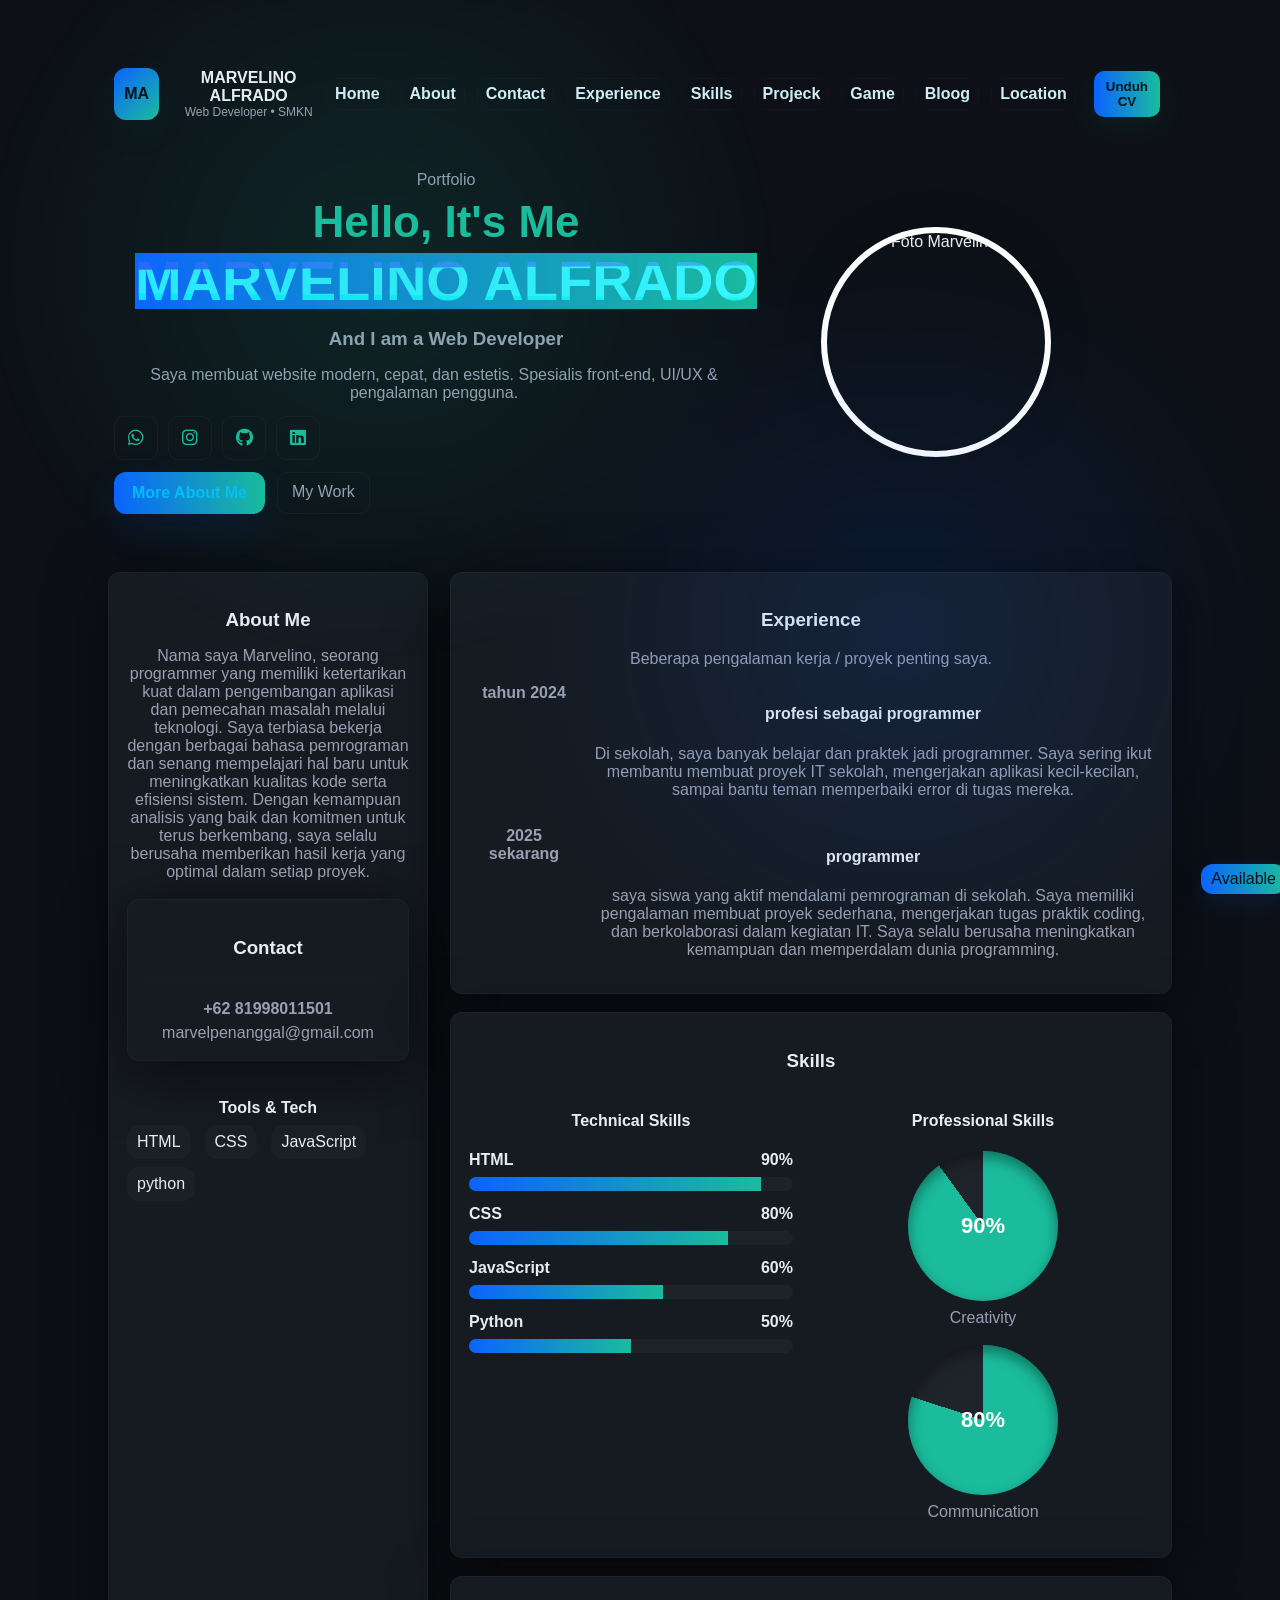
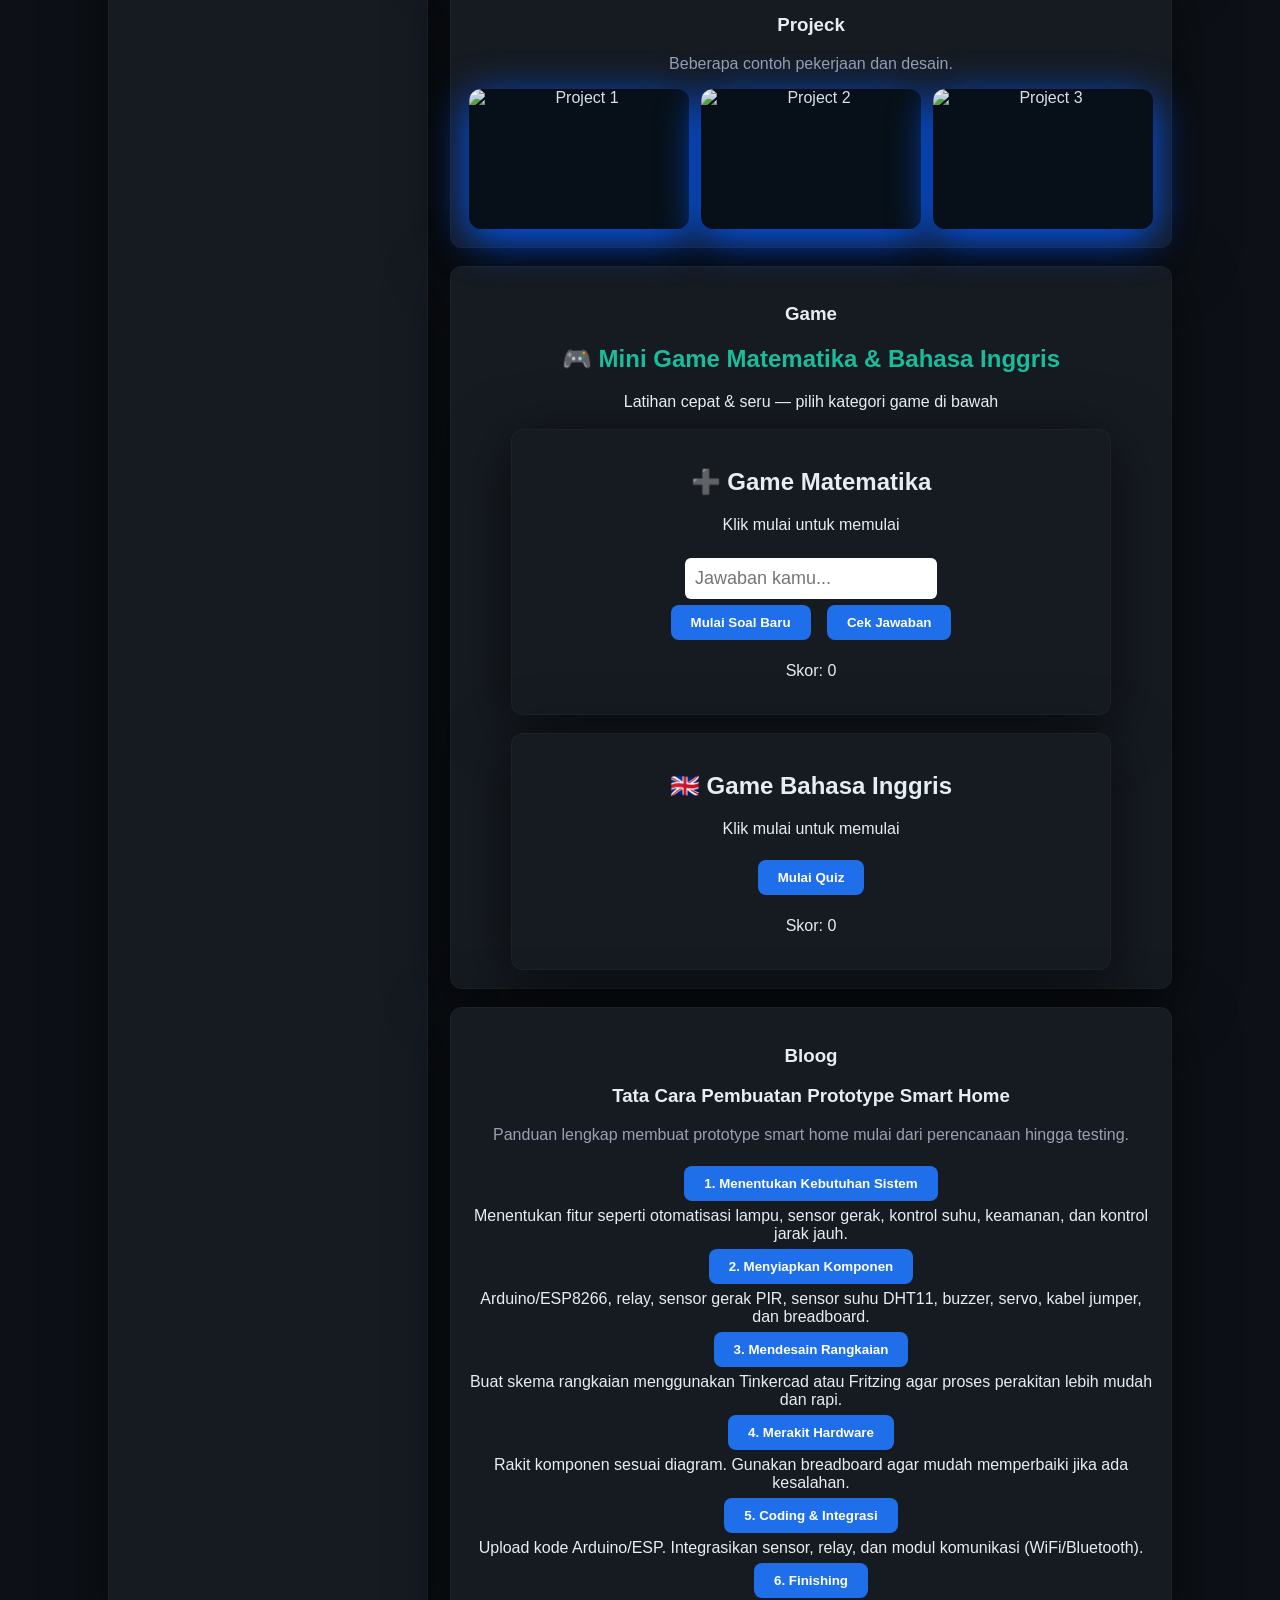
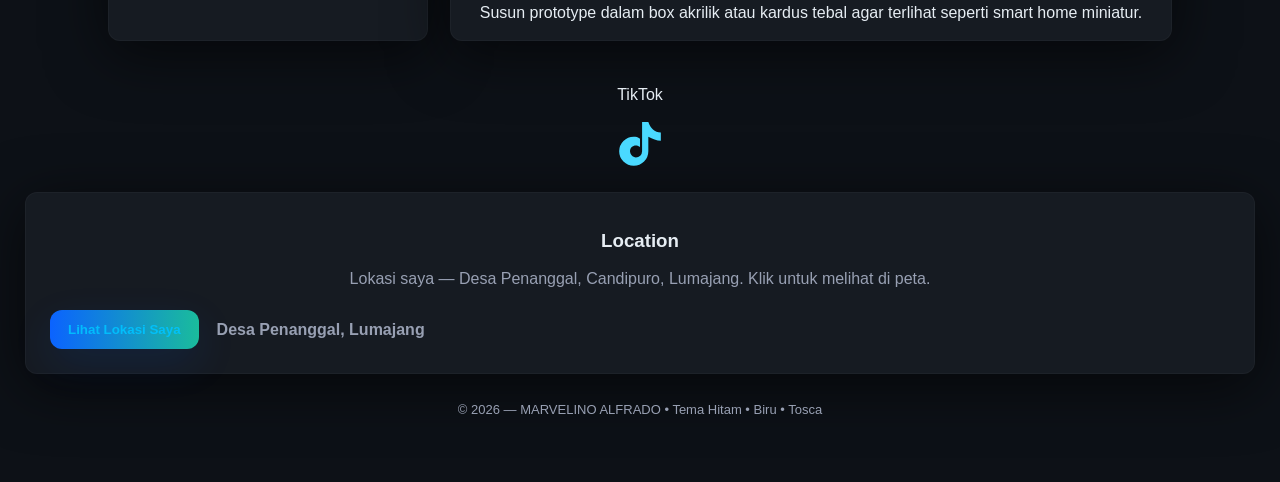
==== index.html @ fc48b0b6 "Add files via upload" ====
<!DOCTYPE html>
<html lang="id">
  <head>
    <meta charset="utf-8" />
    <meta name="viewport" content="width=device-width,initial-scale=1" />
    <title>Portfolio — MARVELINO ALFRADO</title>
    <link
      href="https://fonts.googleapis.com/css2?family=Inter:wght@300;400;600;800&display=swap"
      rel="stylesheet"
    />
    <link
      rel="stylesheet"
      href="https://cdnjs.cloudflare.com/ajax/libs/font-awesome/6.5.0/css/all.min.css"
    />
    <link rel="stylesheet" href="style.css" />
  </head>
  <body>
    <div class="wrap">
      <header>
        <div class="brand">
          <div class="logo">MA</div>
          <div class="brand-meta">
            <div class="name">MARVELINO ALFRADO</div>
            <div class="role">Web Developer • SMKN</div>
          </div>
        </div>
        <nav>
          <a href="#home">Home</a>
          <a href="#about">About</a>
          <a href="#contact">Contact</a>
          <a href="#experience">Experience</a>
          <a href="#skills">Skills</a>
          <a href="#projeck">Projeck</a>
          <a href="#game">Game</a>
          <a href="#bloog">Bloog</a>
          <a href="#location">Location</a>
          <button class="cta" onclick="downloadCV()">Unduh CV</button>
        </nav>
      </header>

      <!-- HERO -->
      <section id="home" class="hero" aria-label="home">
        <div class="hero-left">
          <div class="eyebrow">Portfolio</div>
          <h1 class="greeting">Hello, It's Me</h1>
          <!-- GLITCH NAME -->
          <h1 class="bigname">
            <span class="name-highlight" data-text="MARVELINO ALFRADO">
              <span class="glitch-text">MARVELINO ALFRADO</span>
              <span class="glitch-line" aria-hidden="true"></span>
            </span>
          </h1>
          <h3 class="subtitle">And I am a <strong>Web Developer</strong></h3>
          <p class="lead">
            Saya membuat website modern, cepat, dan estetis. Spesialis
            front-end, UI/UX & pengalaman pengguna.
          </p>
          <div class="socials">
            <a href="#"><i class="fa-brands fa-whatsapp"></i></a>
             <a href="#"><i class="fa-brands fa-instagram"></i></a>
            <a href="#"><i class="fa-brands fa-github"></i></a>
            <a href="#"><i class="fa-brands fa-linkedin"></i></a>
          </div>
          <div class="btn-row">
            <a class="btn-primary" href="#about">More About Me</a>
            <a class="btn-ghost" href="#portfolio">My Work</a>
          </div>
        </div>
        <div class="hero-right" aria-hidden="false">
          <div class="avatar-wrap">
            <div class="avatar-glow" aria-hidden="true"></div>
            <div class="avatar">
              <img src="foto/ft2.jpeg" alt="Foto Marvelino" />
            </div>
            <div class="badge">Available</div>
          </div>
        </div>
      </section>

      <!-- TWO COLUMN: sidebar + main -->
      <div class="two-col">
        <!-- SIDEBAR -->
        <aside class="card reveal" id="about" aria-labelledby="about-title">
          <h3 id="about-title" style="margin-bottom: 8px">About Me</h3>
          <p class="muted">
            Nama saya Marvelino, seorang programmer yang memiliki ketertarikan
            kuat dalam pengembangan aplikasi dan pemecahan masalah melalui
            teknologi. Saya terbiasa bekerja dengan berbagai bahasa pemrograman
            dan senang mempelajari hal baru untuk meningkatkan kualitas kode
            serta efisiensi sistem. Dengan kemampuan analisis yang baik dan
            komitmen untuk terus berkembang, saya selalu berusaha memberikan
            hasil kerja yang optimal dalam setiap proyek.
          </p>
         <section class="card reveal" id="contact">
            <h3>Contact</h3>
          <hr style="opacity: 0.06; margin: 16px 0" />
          <h4 style="margin-bottom: 8"></h4>
          <div style="color: var(--muted); font-weight: 700">
            +62 81998011501
          </div>
          <div style="color: var(--muted); margin-top: 6px">
            marvelpenanggal@gmail.com
          </div>
          </section>

          <hr style="opacity: 0.06; margin: 16px 0" />
          <h4 style="margin-bottom: 8px">Tools & Tech</h4>
          <div style="display: flex; flex-wrap: wrap; gap: 8px">
            <span class="tag">HTML</span>
            <span class="tag">CSS</span>
            <span class="tag">JavaScript</span>
            <span class="tag">python</span>
          </div>
        </aside>

        <!-- MAIN -->
        <main>
          <!-- EXPERIENCE -->
          <section class="card reveal" id="experience">
            <h3>Experience</h3>
            <p class="muted">
              Beberapa pengalaman kerja / proyek penting saya.
            </p>
            <div class="timeline">
              <div class="timeline-item">
                <div class="timeline-date">tahun 2024</div>
                <div class="timeline-body">
                  <h4>profesi sebagai programmer</h4>
                  <p class="muted">
                    Di sekolah, saya banyak belajar dan praktek jadi programmer.
                    Saya sering ikut membantu membuat proyek IT sekolah,
                    mengerjakan aplikasi kecil-kecilan, sampai bantu teman
                    memperbaiki error di tugas mereka.
                  </p>
                </div>
              </div>
              <div class="timeline-item">
                <div class="timeline-date">2025 sekarang</div>
                <div class="timeline-body">
                  <h4>programmer</h4>
                  <p class="muted">
                    saya siswa yang aktif mendalami pemrograman di sekolah. Saya
                    memiliki pengalaman membuat proyek sederhana, mengerjakan
                    tugas praktik coding, dan berkolaborasi dalam kegiatan IT.
                    Saya selalu berusaha meningkatkan kemampuan dan memperdalam
                    dunia programming.
                  </p>
                </div>
              </div>
            </div>
          </section>

          <!-- SKILLS -->
          <section class="card reveal" id="skills">
            <h3>Skills</h3>
            <div class="skills-grid">
              <div class="left">
                <h4>Technical Skills</h4>
                <div class="skill-row">
                  <div class="skill-label">
                    HTML <span class="percent">90%</span>
                  </div>
                  <div class="prog"><span data-width="90%"></span></div>
                </div>
                <div class="skill-row">
                  <div class="skill-label">
                    CSS <span class="percent">80%</span>
                  </div>
                  <div class="prog"><span data-width="80%"></span></div>
                </div>
                <div class="skill-row">
                  <div class="skill-label">
                    JavaScript <span class="percent">60%</span>
                  </div>
                  <div class="prog"><span data-width="60%"></span></div>
                </div>
                <div class="skill-row">
                  <div class="skill-label">
                    Python <span class="percent">50%</span>
                  </div>
                  <div class="prog"><span data-width="50%"></span></div>
                </div>
              </div>
              <div class="right">
                <h4>Professional Skills</h4>
                <div class="circle-wrap">
                  <div class="circle" data-percent="90">
                    <div class="num">0%</div>
                  </div>
                  <div class="label">Creativity</div>
                </div>
                <div class="circle-wrap">
                  <div class="circle" data-percent="80">
                    <div class="num">0%</div>
                  </div>
                  <div class="label">Communication</div>
                </div>
              </div>
            </div>
          </section>
          <!-- PORTFOLIO -->
          <section class="card reveal" id="projeck">
            <h3>Projeck</h3>
            <p class="muted">Beberapa contoh pekerjaan dan desain.</p>
            <div class="gallery">
              <div class="gal-item" tabindex="0" data-src="">
                <img src="foto/ft1.jpeg" alt="Project 1" />
              </div>
              <div
                class="gal-item"
                tabindex="0"
                data-src="/mnt/data/ssanpotofolio.png"
              >
                <img src="foto/ft4.jpeg" alt="Project 2" />
              </div>
              <div class="gal-item" tabindex="0" data-src="">
                <img src="foto/ft3.jpeg" alt="Project 3" />
              </div>
            </div>
          </section>
          <!DOCTYPE html>
          <html lang="id">
            <head>
              <meta charset="UTF-8" />
              <meta
                name="viewport"
                content="width=device-width, initial-scale=1.0"
              />
              <title>Game Matematika & Bahasa Inggris</title>
              <style>
                body {
                  font-family: Arial, sans-serif;
                  background: #0d1117;
                  color: #e6edf3;
                  text-align: center;
                  padding: 25px;
                }
                h1 {
                  color: #1abc9c;
                }
                .container {
                  max-width: 600px;
                  margin: auto;
                }
                button {
                  padding: 10px 20px;
                  margin: 6px;
                  cursor: pointer;
                  background: #1f6feb;
                  border: none;
                  color: #fff;
                  border-radius: 8px;
                  font-weight: bold;
                }
                input {
                  padding: 10px;
                  font-size: 18px;
                  border-radius: 6px;
                  border: none;
                  margin-top: 8px;
                }
                .card {
                  background: #161b22;
                  padding: 18px;
                  border-radius: 12px;
                  margin-top: 18px;
                }
                .choice {
                  display: block;
                  width: 100%;
                  margin-top: 8px;
                  padding: 12px;
                  background: #30363d;
                  border-radius: 6px;
                  cursor: pointer;
                }
                .correct {
                  background: #1f883d !important;
                }
                .wrong {
                  background: #da3633 !important;
                }
              </style>
            </head>
            <section class="card reveal" id="game">
            <h3>Game</h3>
            <body>
              <h1>🎮 Mini Game Matematika & Bahasa Inggris</h1>
              <p>Latihan cepat & seru — pilih kategori game di bawah</p>

              <div class="container">
                <!-- GAME MATEMATIKA -->
                <div class="card">
                  <h2>➕ Game Matematika</h2>
                  <p id="mathQuestion">Klik mulai untuk memulai</p>
                  <input
                    type="number"
                    id="mathAnswer"
                    placeholder="Jawaban kamu..."
                  />
                  <br />
                  <button onclick="startMath()">Mulai Soal Baru</button>
                  <button onclick="checkMath()">Cek Jawaban</button>
                  <p id="mathResult"></p>
                  <p>Skor: <span id="mathScore">0</span></p>
                </div>

                <!-- GAME ENGLISH -->
                <div class="card">
                  <h2>🇬🇧 Game Bahasa Inggris</h2>
                  <p id="engQuestion">Klik mulai untuk memulai</p>
                  <div id="engChoices"></div>
                  <button onclick="startEng()">Mulai Quiz</button>
                  <p id="engResult"></p>
                  <p>Skor: <span id="engScore">0</span></p>
                </div>
              </div>
 
              <script>
                // ================= GAME MATEMATIKA =================
                let mathScore = 0;
                let correctAnswer = 0;

                function startMath() {
                  let a = Math.floor(Math.random() * 20) + 1;
                  let b = Math.floor(Math.random() * 20) + 1;
                  let ops = ["+", "-", "*"];
                  let op = ops[Math.floor(Math.random() * ops.length)];

                  correctAnswer = eval(a + op + b);
                  document.getElementById(
                    "mathQuestion"
                  ).innerText = `${a} ${op} ${b} = ?`;
                  document.getElementById("mathAnswer").value = "";
                  document.getElementById("mathResult").innerText = "";
                }

                function checkMath() {
                  let val = Number(document.getElementById("mathAnswer").value);
                  if (val === correctAnswer) {
                    mathScore += 10;
                    document.getElementById("mathResult").innerText =
                      "Benar! 🎉";
                  } else {
                    mathScore -= 5;
                    document.getElementById(
                      "mathResult"
                    ).innerText = `Salah ❌ (jawaban: ${correctAnswer})`;
                  }
                  document.getElementById("mathScore").innerText = mathScore;
                  startMath();
                }

                // ================= GAME ENGLISH =================
                let engScore = 0;
                let currentIndex = 0;

                const questions = [
                  {
                    q: "What is the meaning of 'Happy'?",
                    c: ["Sedih", "Bahagia", "Takut", "Besar"],
                    a: 1,
                  },
                  {
                    q: "Synonym of 'Big'?",
                    c: ["Huge", "Tiny", "Slow", "Weak"],
                    a: 0,
                  },
                  {
                    q: "Opposite of 'Cold'?",
                    c: ["Warm", "Ice", "Dark", "Soft"],
                    a: 0,
                  },
                  {
                    q: "Meaning of 'Quick'?",
                    c: ["Lambat", "Berani", "Cepat", "Panas"],
                    a: 2,
                  },
                ];

                function startEng() {
                  currentIndex = Math.floor(Math.random() * questions.length);
                  let q = questions[currentIndex];

                  document.getElementById("engQuestion").innerText = q.q;
                  document.getElementById("engChoices").innerHTML = "";
                  document.getElementById("engResult").innerText = "";

                  q.c.forEach((text, i) => {
                    let btn = document.createElement("button");
                    btn.className = "choice";
                    btn.innerText = text;
                    btn.onclick = () => checkEng(i);
                    document.getElementById("engChoices").appendChild(btn);
                  });
                }

                function checkEng(choice) {
                  let q = questions[currentIndex];
                  let buttons = document.querySelectorAll(".choice");

                  if (choice === q.a) {
                    engScore++;
                    document.getElementById("engResult").innerText =
                      "Benar! 🎉";
                    buttons[choice].classList.add("correct");
                  } else {
                    document.getElementById(
                      "engResult"
                    ).innerText = `Salah ❌ (Benar: ${q.c[q.a]})`;
                    buttons[choice].classList.add("wrong");
                  }

                  document.getElementById("engScore").innerText = engScore;

                  setTimeout(() => startEng(), 800);
                } 
              </script>
            </body>
          </html>
          </section>

          
          <section class="card reveal" id="bloog">
            <h3>Bloog</h3>
            <section id="blog" class="content">
               <div class="blog-container reveal"
 
    <div class="bloog-card"></div>
      <h3 class="bloog-title">Tata Cara Pembuatan Prototype Smart Home</h3>
      <p class="muted">Panduan lengkap membuat prototype smart home mulai dari perencanaan hingga testing.</p>
  <div class="accordion">

        <!-- Step 1 -->
        <div class="accordion-item">
          <button class="accordion-header">1. Menentukan Kebutuhan Sistem</button>
          <div class="accordion-body">
            Menentukan fitur seperti otomatisasi lampu, sensor gerak, kontrol suhu, keamanan, dan kontrol jarak jauh.
          </div>
        </div> 
        <!-- Step 2 -->
        <div class="accordion-item">
          <button class="accordion-header">2. Menyiapkan Komponen</button>
          <div class="accordion-body">
            Arduino/ESP8266, relay, sensor gerak PIR, sensor suhu DHT11, buzzer, servo, kabel jumper, dan breadboard.
          </div>
        </div>

        <!-- Step 3 -->
        <div class="accordion-item">
          <button class="accordion-header">3. Mendesain Rangkaian</button>
          <div class="accordion-body">
            Buat skema rangkaian menggunakan Tinkercad atau Fritzing agar proses perakitan lebih mudah dan rapi.
          </div>
        </div>

        <!-- Step 4 -->
        <div class="accordion-item">
          <button class="accordion-header">4. Merakit Hardware</button>
          <div class="accordion-body">
            Rakit komponen sesuai diagram. Gunakan breadboard agar mudah memperbaiki jika ada kesalahan.
          </div>
        </div>

        <!-- Step 5 -->
        <div class="accordion-item">
          <button class="accordion-header">5. Coding & Integrasi</button>
          <div class="accordion-body">
            Upload kode Arduino/ESP. Integrasikan sensor, relay, dan modul komunikasi (WiFi/Bluetooth).
          </div>
        </div>

        <!-- Step 6 -->
        <div class="accordion-item">
          <button class="accordion-header">6. Finishing</button>
          <div class="accordion-body">
            Susun prototype dalam box akrilik atau kardus tebal agar terlihat seperti smart home miniatur.
          </div>
        </div>

      </div>
    </div>

  </div>
</section>
<div class="social-wrapper" style="margin-top:45px; justify-content:flex-start;">
              <p>TikTok</p>
            </a> 
             <a href="https://www.tiktok.com/@marvelinooal?is_from_webapp=1&sender_device=pc"_blank class="soc-item">
              <svg width="120" height="50" fill="#4ad9ff" viewBox="0 0 24 24">
                <path d="M16 1c1 3 3 5 6 5v4c-2 0-4-1-6-2v7a7 7 0 1 1-7-7c1 0 2 0 3 1v4c-1-1-3-1-4 0a3 3 0 0 0 2 5 3 3 0 0 0 3-3V1h3Z" />
              </svg>
            </a>

          <!-- ===== LOCATION (DITAMBAHKAN) ===== -->
          <section id="location" class="card reveal">
            <h3>Location</h3>
            <p class="muted">
              Lokasi saya — Desa Penanggal, Candipuro, Lumajang. Klik untuk
              melihat di peta.
            </p>

            <div
              style="
                display: flex;
                gap: 12px;
                align-items: center;
                margin-top: 12px;
              "
            >
              <button
                class="btn-primary"
                onclick="openMap()"
                aria-haspopup="dialog"
                aria-controls="mapPopup"
              >
                Lihat Lokasi Saya
              </button>

              <div style="color: var(--muted); font-weight: 700">
                Desa Penanggal, Lumajang
              </div>
            </div>
          </section>
        </main>
      </div>
      <!-- two-col -->

      <footer class="foot">
        © <span id="year"></span> — MARVELINO ALFRADO • Tema Hitam • Biru •
        Tosca
      </footer>
    </div>

    <!-- MAP POPUP -->
    <div
      id="mapPopup"
      class="map-popup"
      aria-hidden="true"
      role="dialog"
      aria-label="Peta lokasi"
      style="display: none"
    >
      <div class="map-content" role="document">
        <button id="mapClose" class="close-map" aria-label="Tutup peta">
          &times;
        </button>
        <h4 class="map-title">📍 Desa Penanggal, Candipuro — Lumajang</h4>

        <div class="map-wrap" style="height: 420px">
          <!-- EMBED GOOGLE MAPS -->
          <iframe
            id="mapFrame"
            title="Map: Desa Penanggal, Candipuro, Lumajang"
            src="https://www.google.com/maps/embed?pb=!1m18!1m12!1m3!1d15798.381775709438!2d113.03622707862603!3d-8.142601221135756!2m3!1f0!2f0!3f0!3m2!1i1024!2i768!4f13.1!3m3!1m2!1s0x2dd64100b70c3961%3A0x8ae35c2c8fde2100!2sDe%27%20Kalipoh%20Penanggal!5e0!3m2!1sid!2sid!4v1764570145666!5m2!1sid!2sid"
            loading="lazy"
            referrerpolicy="no-referrer-when-downgrade"
            allowfullscreen
            style="border: 0; width: 100%; height: 100%"
          >
          </iframe>
        </div>

        <div
          style="
            display: flex;
            gap: 10px;
            justify-content: flex-end;
            margin-top: 12px;
          "
        >
          <a
            class="btn-ghost"
            target="_blank"
            rel="noopener"
            href="https://www.google.com/maps/search/?api=1&query=-8.142601221135756,113.03622707862603"
          >
            Buka di Google Maps
          </a>
          <button class="btn-ghost" onclick="closeMap()">Tutup</button>
        </div>
      </div>
    </div>

    <!-- lightbox -->
    <div
      id="lightbox"
      class="lightbox"
      aria-hidden="true"
      style="display: none"
    >
      <button id="lbClose" class="lb-close" aria-label="Tutup">&times;</button>
      <img id="lbImg" src="" alt="Preview" />
    </div>

    <a href="#home" class="top-btn" id="topBtn" title="Kembali ke atas"
      ><i class="fa fa-arrow-up"></i
    ></a>
    <!-- tambahkan ini sebelum <script src="script.js"></script> -->
    <script src="math-game.js"></script>
    <script src="eng-game.js"></script>
    <script src="script.js"></script>

    <script src="script.js"></script>
  </body>
</html>
---- style.css ----
:root {
  --bg: #031018;
  --card: #0b1720;
  --blue: #0b63ff;
  --tosca: #1abc9c;
  --muted: #98a0b3;
  --glass: rgba(255, 255, 255, 0.03);
  --container: 1100px;
} /* base */
* {
  box-sizing: border-box;
}
html,
html {
  scroll-behavior: smooth; /* fallback native, tapi JS di atas tetap dipakai untuk offset */
}

body {
  height: 100%;
  margin: 0;
  font-family: "Inter", system-ui, "Segoe UI", Roboto, Arial, sans-serif;
  background: linear-gradient(180deg, var(--bg), #02131a 70%);
  color: #e9f6f9;
}
a {
  color: inherit;
  text-decoration: none;
}
.wrap {
  max-width: var(--container);
  margin: 28px auto;
  padding: 0 18px;
} /* header */
header {
  display: flex;
  justify-content: space-between;
  align-items: center;
  padding: 12px 6px;
  position: sticky;
  top: 12px;
  z-index: 30;
}
.brand {
  display: flex;
  gap: 12px;
  align-items: center;
}
.logo {
  width: 52px;
  height: 52px;
  border-radius: 12px;
  background: linear-gradient(135deg, var(--blue), var(--tosca));
  display: grid;
  place-items: center;
  font-weight: 800;
  color: #021217;
  box-shadow: 0 10px 40px rgba(26, 188, 156, 0.06);
}
.brand-meta .name {
  font-weight: 800;
}
.role {
  font-size: 12px;
  color: var(--muted);
}
nav {
  display: flex;
  gap: 12px;
  align-items: center;
}
nav a {
  padding: 6px 8px;
  border-radius: 10px;
  font-weight: 600;
  color: #cfeef3;
  border: 1px solid rgba(255, 255, 255, 0.02);
}
nav a:hover {
  color: var(--tosca);
  transform: translateY(-2px);
}
.cta {
  background: linear-gradient(90deg, var(--blue), var(--tosca));
  color: #021217;
  padding: 8px 12px;
  border-radius: 10px;
  border: none;
  font-weight: 700;
  cursor: pointer;
  box-shadow: 0 10px 30px rgba(26, 188, 156, 0.08);
} /* hero */
.hero {
  display: grid;
  grid-template-columns: 1fr 360px;
  gap: 28px;
  align-items: center;
  padding: 36px 6px 20px;
}
.eyebrow {
  color: var(--muted);
  margin-bottom: 8px;
}
.greeting {
  font-size: 44px;
  margin: 0;
}
.bigname {
  margin: 6px 0 8px;
  font-size: 56px;
  line-height: 1;
  position: relative;
}
.name-highlight {
  position: relative;
  display: inline-block;
  font-weight: 900;
  -webkit-background-clip: text;
  background-clip: text;
  color: transparent;
  background: linear-gradient(90deg, var(--blue), var(--tosca));
  isolation: isolate;
}
.subtitle {
  color: var(--muted);
  margin-bottom: 12px;
}
.lead {
  color: var(--muted);
  max-width: 640px;
  margin-bottom: 14px;
} /* socials, buttons */
.socials {
  display: flex;
  gap: 10px;
  margin: 12px 0;
}
.socials a {
  width: 44px;
  height: 44px;
  border-radius: 10px;
  display: grid;
  place-items: center;
  border: 1px solid rgba(255, 255, 255, 0.04);
  color: var(--tosca);
}
.socials a i {
  font-size: 18px;
}
.btn-row {
  display: flex;
  gap: 12px;
  margin-top: 8px;
}
.btn-primary {
  background: linear-gradient(90deg, var(--blue), var(--tosca));
  padding: 12px 18px;
  border-radius: 12px;
  color: #00c3ffe8;
  font-weight: 700;
  box-shadow: 0 14px 40px rgba(11, 99, 255, 0.12);
}
.btn-ghost {
  padding: 10px 14px;
  border-radius: 10px;
  border: 1px solid rgba(255, 255, 255, 0.04);
  color: var(--muted);
} /* avatar */
.avatar-wrap {
  width: 260px;
  height: 260px;
  display: flex;
  justify-content: center;
  align-items: center;
}

.avatar {
  width: 230px;
  height: 230px;
  border-radius: 50%;
  overflow: hidden;
  border: 6px solid #ffffff; /* BORDER PUTIH TEBAL */
  box-shadow: 0 0 40px rgba(0, 0, 0, 0.2); /* soft shadow */
}

.avatar img {
  width: 100%;
  height: 100%;
  object-fit: cover;
  object-position: center;
  display: block;
}

.avatar-glow {
  position: absolute;
  inset: -12px;
  border-radius: 16px;
  background: radial-gradient(
      circle at 30% 30%,
      rgba(26, 188, 156, 0.12),
      transparent 35%
    ),
    radial-gradient(circle at 70% 70%, rgba(11, 99, 255, 0.12), transparent 35%);
  filter: blur(18px);
  z-index: 0;
}
.badge {
  position: absolute;
  right: -6px;
  bottom: 6px;
  background: linear-gradient(90deg, var(--blue), var(--tosca));
  color: #021217;
  padding: 6px 10px;
  border-radius: 12px;
  box-shadow: 0 8px 26px rgba(11, 99, 255, 0.12);
} /* layout */
.two-col {
  display: grid;
  grid-template-columns: 320px 1fr;
  gap: 22px;
  margin-top: 20px;
}
.card {
  background: var(--card);
  padding: 22px;
  border-radius: 18px;
  border: 1px solid rgba(255, 255, 255, 0.03);
  box-shadow: 0 12px 60px rgba(0, 0, 0, 0.6);
}
.muted {
  color: var(--muted);
}
hr {
  border: none;
  border-top: 1px solid rgba(255, 255, 255, 0.04);
  margin: 14px 0;
} /* tags */
.tag {
  padding: 8px 10px;
  border-radius: 12px;
  background: rgba(255, 255, 255, 0.02);
  display: inline-block;
  margin-right: 6px;
} /* timeline */
.timeline {
  display: flex;
  flex-direction: column;
  gap: 12px;
  margin-top: 12px;
}
.timeline-item {
  display: flex;
  gap: 14px;
  align-items: flex-start;
}
.timeline-date {
  min-width: 110px;
  color: var(--muted);
  font-weight: 700;
} /* skills */
.skills-grid {
  display: grid;
  grid-template-columns: 1fr 340px;
  gap: 20px;
  margin-top: 12px;
}
.skill-row {
  margin-bottom: 14px;
}
.skill-label {
  display: flex;
  justify-content: space-between;
  align-items: center;
  margin-bottom: 8px;
  font-weight: 700;
}
.prog {
  height: 14px;
  background: rgba(255, 255, 255, 0.03);
  border-radius: 999px;
  overflow: hidden;
}
.prog > span {
  display: block;
  height: 100%;
  background: linear-gradient(90deg, var(--blue), var(--tosca));
  width: 0%;
  transition: width 900ms cubic-bezier(0.2, 0.9, 0.2, 1);
} /* circles */
.right .circle-wrap {
  display: flex;
  flex-direction: column;
  align-items: center;
  margin-bottom: 18px;
}
.circle {
  width: 150px;
  height: 150px;
  border-radius: 999px;
  background: conic-gradient(
    var(--tosca) 0deg 0deg,
    rgba(255, 255, 255, 0.04) 0deg 360deg
  );
  display: grid;
  place-items: center;
  box-shadow: inset 0 6px 14px rgba(0, 0, 0, 0.4);
}
.circle .num {
  font-weight: 800;
  color: #fff;
  font-size: 22px;
}
.label {
  margin-top: 8px;
  color: var(--muted);
} /* gallery */
.gallery {
  display: flex;
  gap: 12px;
  flex-wrap: wrap;
  justify-content: center;
  margin-top: 12px;
}
.gal-item {
  position: relative;
  width: calc(33.333% - 8px);
  min-width: 140px;
  border-radius: 12px;
  overflow: hidden;
  box-shadow: 0 10px 40px rgb(0, 89, 255);
  background: #071018;
  cursor: pointer;
  transform-origin: center;
  transition: transform 220ms ease, box-shadow 220ms ease;
}
.gal-item:focus {
  outline: none;
  transform: scale(1.03);
}
.gal-item img {
  width: 100%;
  height: 140px;
  object-fit: cover;
  display: block;
  opacity: 0.95;
} /* contact */
.contact-grid {
  display: grid;
  grid-template-columns: 1fr 1fr;
  gap: 14px;
  margin-top: 16px;
  align-items: start;
  position: relative;
}
.contact-grid label {
  display: block;
  font-size: 14px;
  color: var(--muted);
}
.contact-grid input,
.contact-grid textarea {
  width: 100%;
  padding: 12px;
  border-radius: 12px;
  border: 1px solid rgba(255, 255, 255, 0.03);
  background: transparent;
  color: #07bfe9;
}
.contact-grid textarea {
  min-height: 160px;
  resize: vertical;
}
.contact-grid .full {
  grid-column: 1/ -1;
}
#contact .contact-actions {
  position: absolute;
  right: 20px;
  bottom: 18px;
}
.submit {
  padding: 10px 18px;
  border-radius: 12px;
  border: none;
  font-weight: 700;
  cursor: pointer;
}
.gradient {
  background: linear-gradient(90deg, var(--blue), var(--tosca));
  color: #021217;
  box-shadow: 0 12px 40px rgba(11, 99, 255, 0.12);
} /* footer/top */
.foot {
  text-align: center;
  color: var(--muted);
  margin: 28px 0 40px;
  font-size: 13px;
}
.top-btn {
  position: fixed;
  right: 18px;
  bottom: 18px;
  width: 44px;
  height: 44px;
  border-radius: 10px;
  display: grid;
  place-items: center;
  background: linear-gradient(90deg, var(--blue), var(--tosca));
  color: #021217;
  box-shadow: 0 12px 40px rgba(11, 99, 255, 0.12);
  opacity: 0;
  transform: translateY(14px);
  transition: all 0.25s;
} /* lightbox */
.lightbox {
  position: fixed;
  inset: 0;
  display: grid;
  place-items: center;
  background: rgba(0, 0, 0, 0.85);
  z-index: 400;
  padding: 20px;
}
.lb-close {
  position: absolute;
  right: 16px;
  top: 16px;
  background: transparent;
  border: none;
  color: #fff;
  font-size: 28px;
  padding: 6px 10px;
  cursor: pointer;
}
.lightbox img {
  max-width: 92%;
  max-height: 92%;
  border-radius: 12px;
} /* reveal helper */
.reveal {
  opacity: 0;
  transform: translateY(18px);
  transition: opacity 0.7s cubic-bezier(0.2, 0.9, 0.2, 1),
    transform 0.7s cubic-bezier(0.2, 0.9, 0.2, 1);
}
.reveal.revealed {
  opacity: 1;
  transform: none;
} /* GLITCH / SCANLINE styles */
.name-highlight::before,
.name-highlight::after {
  content: attr(data-text);
  position: absolute;
  left: 0;
  top: 0;
  width: 100%;
  height: 100%;
  pointer-events: none;
  opacity: 0.9;
  font-weight: 900;
}
.name-highlight::before {
  color: rgba(38, 0, 255, 0.95);
  mix-blend-mode: screen;
  filter: blur(0.6px);
  animation: glitchA 2.2s infinite linear;
  clip-path: polygon(0 0, 100% 0, 100% 80%, 0 72%);
}
.name-highlight::after {
  color: rgb(0, 247, 255);
  mix-blend-mode: screen;
  filter: blur(0.6px);
  animation: glitchB 2.6s infinite linear;
  clip-path: polygon(0 30%, 100% 22%, 100% 100%, 0 100%);
}

.name-highlight .glitch-line {
  position: absolute;
  left: -10%;
  right: -10%;
  height: 14%;
  top: 42%;
  transform: translateY(-50%) skewX(-8deg);
  background: linear-gradient(
    90deg,
    rgb(243, 13, 13),
    rgba(255, 255, 255, 0.14),
    rgba(255, 255, 255, 0.02)
  );
  mix-blend-mode: overlay;
  z-index: 3;
  filter: blur(8px);
  opacity: 0;
  pointer-events: none;
}

/* ===== MAP POPUP ===== */
.map-popup {
  position: fixed;
  inset: 0;
  display: grid;
  place-items: center;
  background: rgba(1, 6, 10, 0.72);
  backdrop-filter: blur(8px);
  z-index: 2000;
  padding: 20px;
}

.map-content {
  background: var(--card);
  width: min(900px, 95%);
  padding: 20px;
  border-radius: 14px;
  border: 1px solid rgba(26, 188, 156, 0.2);
  box-shadow: 0 0 30px rgba(0, 255, 255, 0.25);
  position: relative;
  animation: zoomIn 0.35s forwards;
}

.close-map {
  position: absolute;
  right: 14px;
  top: 10px;
  color: var(--tosca);
  font-size: 32px;
  background: transparent;
  border: none;
  cursor: pointer;
}

.map-title {
  color: var(--tosca);
  margin-bottom: 12px;
  font-weight: 700;
}

.map-wrap {
  width: 100%;
  height: 420px;
  border-radius: 12px;
  overflow: hidden;
  position: relative;
}

.map-wrap iframe {
  width: 100%;
  height: 100%;
  border: 0;
}

.map-pin {
  pointer-events: none;
  position: absolute;
  top: 50%;
  left: 50%;
  transform: translate(-50%, -100%);
}
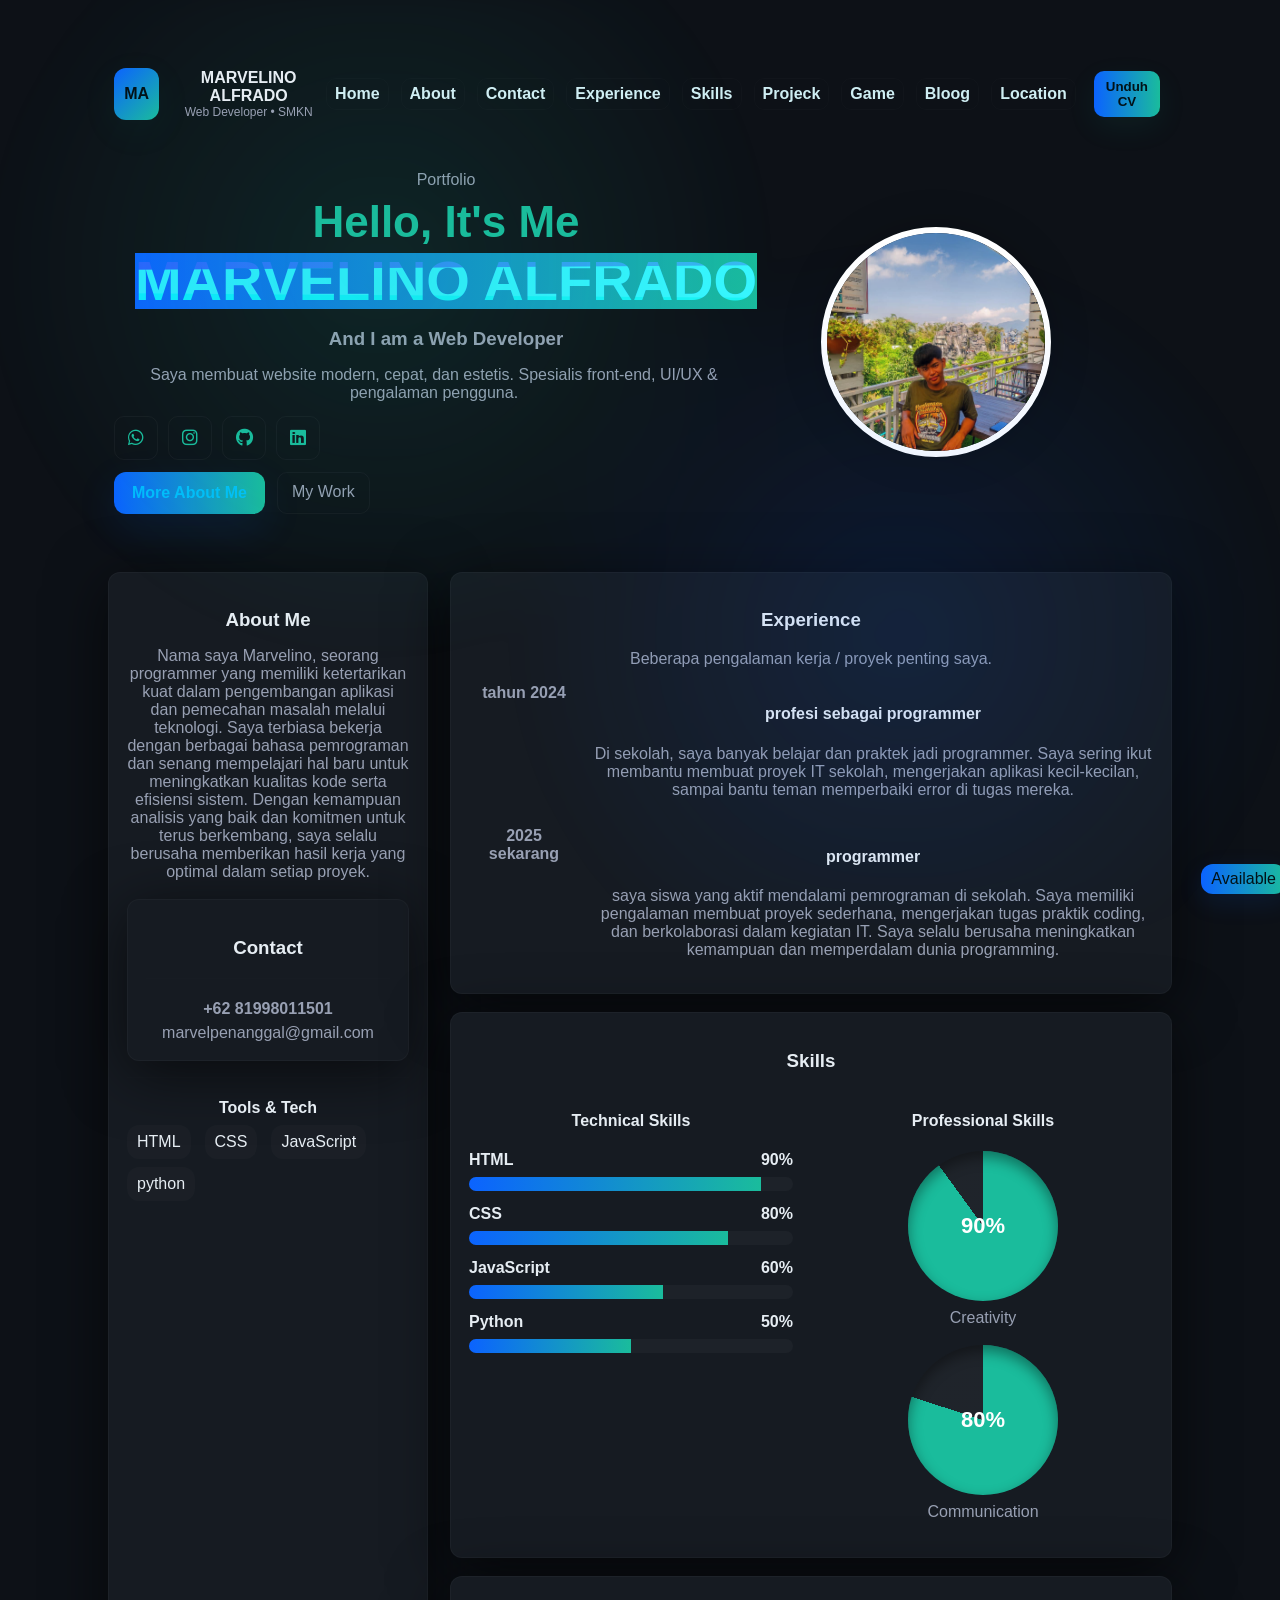
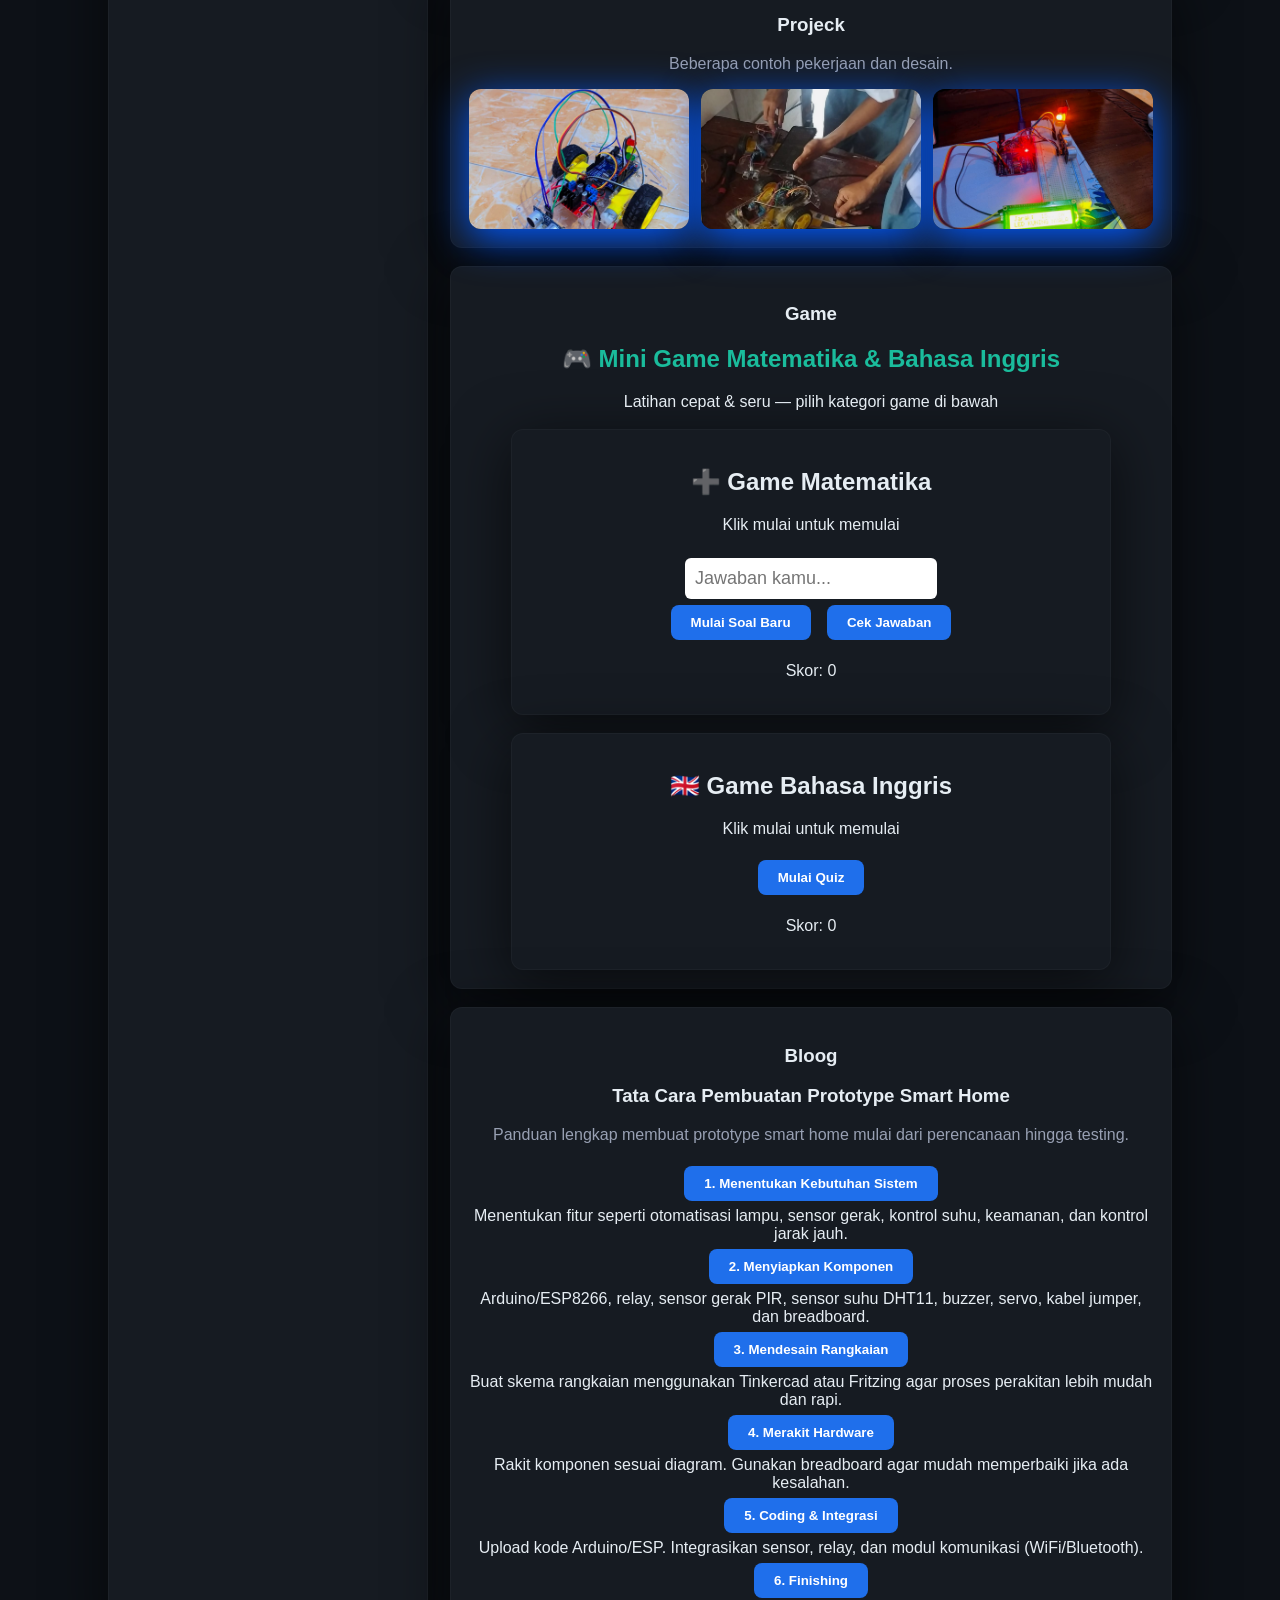
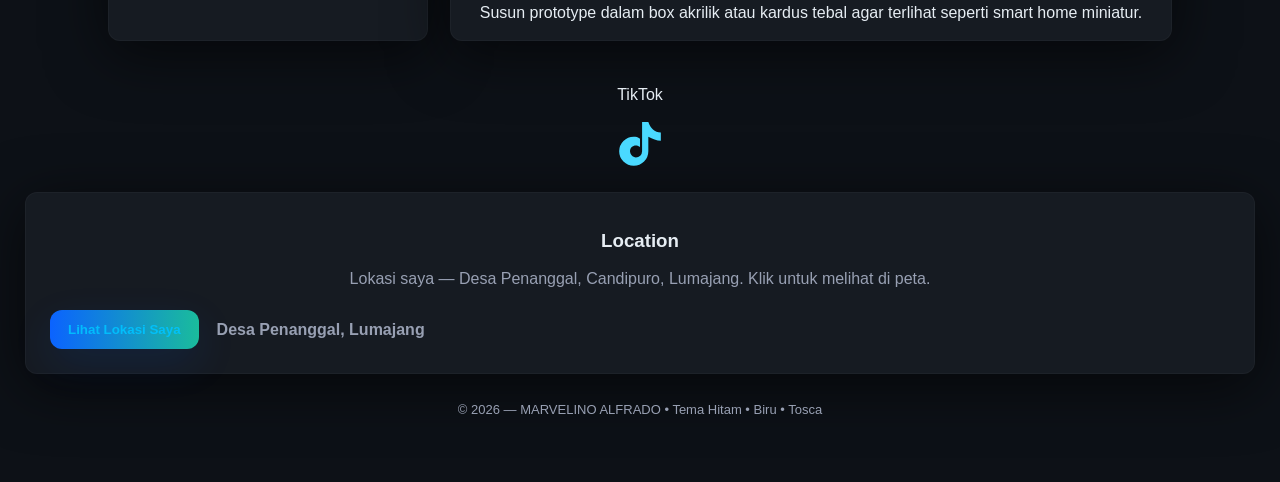
==== commit 83c99daa: "Update print statement from 'Hello' to 'Goodbye'" ====
--- a/index.html
+++ b/index.html
@@ -70,7 +70,7 @@
           <div class="avatar-wrap">
             <div class="avatar-glow" aria-hidden="true"></div>
             <div class="avatar">
-              <img src="foto/ft2.jpeg" alt="Foto Marvelino" />
+              <img src="ft2.jpeg" alt="Foto Marvelino" />
             </div>
             <div class="badge">Available</div>
           </div>
@@ -204,17 +204,17 @@
             <p class="muted">Beberapa contoh pekerjaan dan desain.</p>
             <div class="gallery">
               <div class="gal-item" tabindex="0" data-src="">
-                <img src="foto/ft1.jpeg" alt="Project 1" />
+                <img src="ft1.jpeg" alt="Project 1" />
               </div>
               <div
                 class="gal-item"
                 tabindex="0"
                 data-src="/mnt/data/ssanpotofolio.png"
               >
-                <img src="foto/ft4.jpeg" alt="Project 2" />
+                <img src="ft4.jpeg" alt="Project 2" />
               </div>
               <div class="gal-item" tabindex="0" data-src="">
-                <img src="foto/ft3.jpeg" alt="Project 3" />
+                <img src="ft3.jpeg" alt="Project 3" />
               </div>
             </div>
           </section>
@@ -603,4 +603,5 @@
 
     <script src="script.js"></script>
   </body>
-</html>+
+</html>
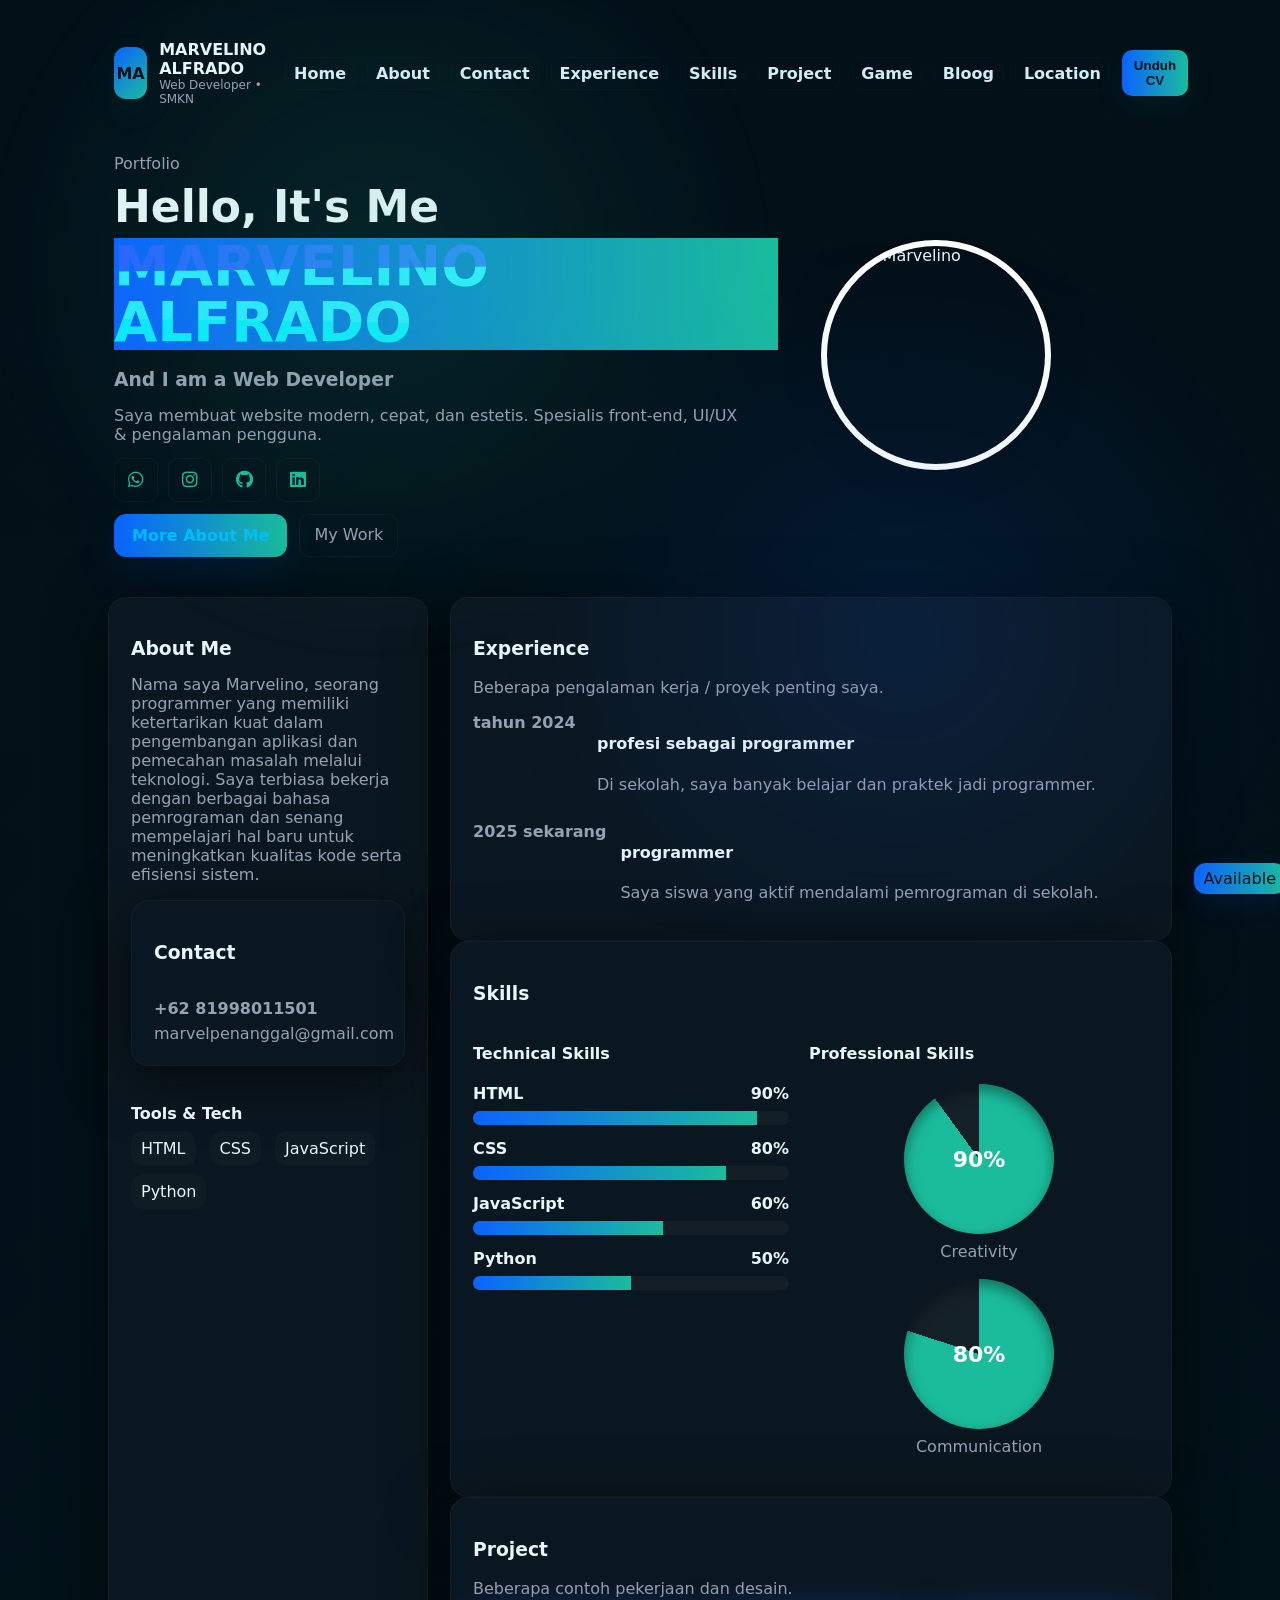
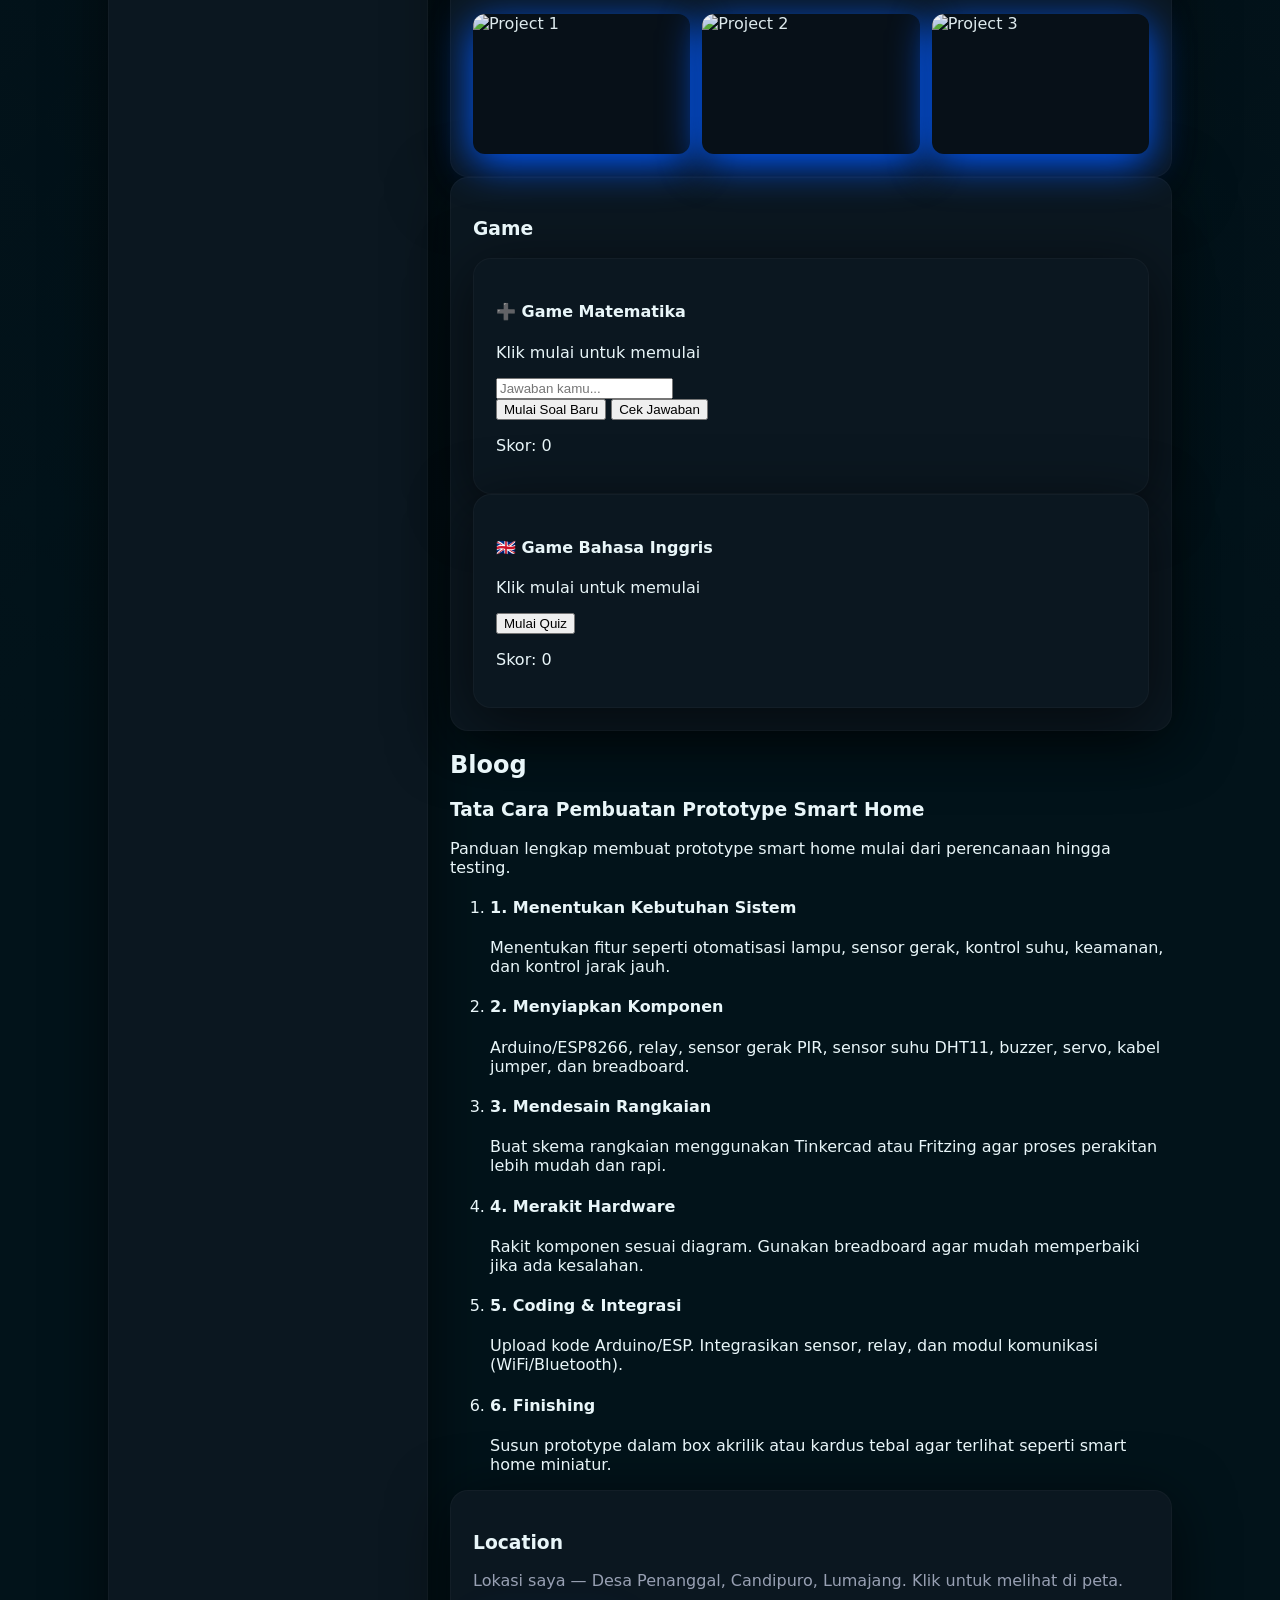
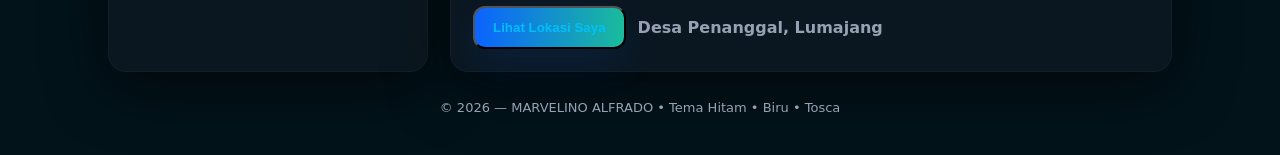
==== commit 8c2b270f: "Update print statement from 'Hello' to 'Goodbye'" ====
--- a/index.html
+++ b/index.html
@@ -24,13 +24,14 @@
             <div class="role">Web Developer • SMKN</div>
           </div>
         </div>
+
         <nav>
           <a href="#home">Home</a>
           <a href="#about">About</a>
           <a href="#contact">Contact</a>
           <a href="#experience">Experience</a>
           <a href="#skills">Skills</a>
-          <a href="#projeck">Projeck</a>
+          <a href="#projeck">Project</a>
           <a href="#game">Game</a>
           <a href="#bloog">Bloog</a>
           <a href="#location">Location</a>
@@ -43,6 +44,7 @@
         <div class="hero-left">
           <div class="eyebrow">Portfolio</div>
           <h1 class="greeting">Hello, It's Me</h1>
+
           <!-- GLITCH NAME -->
           <h1 class="bigname">
             <span class="name-highlight" data-text="MARVELINO ALFRADO">
@@ -50,27 +52,31 @@
               <span class="glitch-line" aria-hidden="true"></span>
             </span>
           </h1>
+
           <h3 class="subtitle">And I am a <strong>Web Developer</strong></h3>
           <p class="lead">
             Saya membuat website modern, cepat, dan estetis. Spesialis
             front-end, UI/UX & pengalaman pengguna.
           </p>
+
           <div class="socials">
             <a href="#"><i class="fa-brands fa-whatsapp"></i></a>
-             <a href="#"><i class="fa-brands fa-instagram"></i></a>
+            <a href="#"><i class="fa-brands fa-instagram"></i></a>
             <a href="#"><i class="fa-brands fa-github"></i></a>
             <a href="#"><i class="fa-brands fa-linkedin"></i></a>
           </div>
+
           <div class="btn-row">
             <a class="btn-primary" href="#about">More About Me</a>
-            <a class="btn-ghost" href="#portfolio">My Work</a>
+            <a class="btn-ghost" href="#projeck">My Work</a>
           </div>
         </div>
+
         <div class="hero-right" aria-hidden="false">
           <div class="avatar-wrap">
             <div class="avatar-glow" aria-hidden="true"></div>
             <div class="avatar">
-              <img src="ft2.jpeg" alt="Foto Marvelino" />
+              <img src="foto/ft2.jpeg" alt="Foto Marvelino" />
             </div>
             <div class="badge">Available</div>
           </div>
@@ -87,20 +93,18 @@
             kuat dalam pengembangan aplikasi dan pemecahan masalah melalui
             teknologi. Saya terbiasa bekerja dengan berbagai bahasa pemrograman
             dan senang mempelajari hal baru untuk meningkatkan kualitas kode
-            serta efisiensi sistem. Dengan kemampuan analisis yang baik dan
-            komitmen untuk terus berkembang, saya selalu berusaha memberikan
-            hasil kerja yang optimal dalam setiap proyek.
+            serta efisiensi sistem.
           </p>
-         <section class="card reveal" id="contact">
+
+          <section class="card reveal" id="contact">
             <h3>Contact</h3>
-          <hr style="opacity: 0.06; margin: 16px 0" />
-          <h4 style="margin-bottom: 8"></h4>
-          <div style="color: var(--muted); font-weight: 700">
-            +62 81998011501
-          </div>
-          <div style="color: var(--muted); margin-top: 6px">
-            marvelpenanggal@gmail.com
-          </div>
+            <hr style="opacity: 0.06; margin: 16px 0" />
+            <div style="color: var(--muted); font-weight: 700">
+              +62 81998011501
+            </div>
+            <div style="color: var(--muted); margin-top: 6px">
+              marvelpenanggal@gmail.com
+            </div>
           </section>
 
           <hr style="opacity: 0.06; margin: 16px 0" />
@@ -109,7 +113,7 @@
             <span class="tag">HTML</span>
             <span class="tag">CSS</span>
             <span class="tag">JavaScript</span>
-            <span class="tag">python</span>
+            <span class="tag">Python</span>
           </div>
         </aside>
 
@@ -128,9 +132,6 @@
                   <h4>profesi sebagai programmer</h4>
                   <p class="muted">
                     Di sekolah, saya banyak belajar dan praktek jadi programmer.
-                    Saya sering ikut membantu membuat proyek IT sekolah,
-                    mengerjakan aplikasi kecil-kecilan, sampai bantu teman
-                    memperbaiki error di tugas mereka.
                   </p>
                 </div>
               </div>
@@ -139,11 +140,7 @@
                 <div class="timeline-body">
                   <h4>programmer</h4>
                   <p class="muted">
-                    saya siswa yang aktif mendalami pemrograman di sekolah. Saya
-                    memiliki pengalaman membuat proyek sederhana, mengerjakan
-                    tugas praktik coding, dan berkolaborasi dalam kegiatan IT.
-                    Saya selalu berusaha meningkatkan kemampuan dan memperdalam
-                    dunia programming.
+                    Saya siswa yang aktif mendalami pemrograman di sekolah.
                   </p>
                 </div>
               </div>
@@ -181,6 +178,7 @@
                   <div class="prog"><span data-width="50%"></span></div>
                 </div>
               </div>
+
               <div class="right">
                 <h4>Professional Skills</h4>
                 <div class="circle-wrap">
@@ -198,308 +196,130 @@
               </div>
             </div>
           </section>
+
           <!-- PORTFOLIO -->
           <section class="card reveal" id="projeck">
-            <h3>Projeck</h3>
+            <h3>Project</h3>
             <p class="muted">Beberapa contoh pekerjaan dan desain.</p>
             <div class="gallery">
               <div class="gal-item" tabindex="0" data-src="">
-                <img src="ft1.jpeg" alt="Project 1" />
-              </div>
-              <div
-                class="gal-item"
-                tabindex="0"
-                data-src="/mnt/data/ssanpotofolio.png"
-              >
-                <img src="ft4.jpeg" alt="Project 2" />
+                <img src="foto/ft1.jpeg" alt="Project 1" />
               </div>
               <div class="gal-item" tabindex="0" data-src="">
-                <img src="ft3.jpeg" alt="Project 3" />
-              </div>
-            </div>
-          </section>
-          <!DOCTYPE html>
-          <html lang="id">
-            <head>
-              <meta charset="UTF-8" />
-              <meta
-                name="viewport"
-                content="width=device-width, initial-scale=1.0"
-              />
-              <title>Game Matematika & Bahasa Inggris</title>
-              <style>
-                body {
-                  font-family: Arial, sans-serif;
-                  background: #0d1117;
-                  color: #e6edf3;
-                  text-align: center;
-                  padding: 25px;
-                }
-                h1 {
-                  color: #1abc9c;
-                }
-                .container {
-                  max-width: 600px;
-                  margin: auto;
-                }
-                button {
-                  padding: 10px 20px;
-                  margin: 6px;
-                  cursor: pointer;
-                  background: #1f6feb;
-                  border: none;
-                  color: #fff;
-                  border-radius: 8px;
-                  font-weight: bold;
-                }
-                input {
-                  padding: 10px;
-                  font-size: 18px;
-                  border-radius: 6px;
-                  border: none;
-                  margin-top: 8px;
-                }
-                .card {
-                  background: #161b22;
-                  padding: 18px;
-                  border-radius: 12px;
-                  margin-top: 18px;
-                }
-                .choice {
-                  display: block;
-                  width: 100%;
-                  margin-top: 8px;
-                  padding: 12px;
-                  background: #30363d;
-                  border-radius: 6px;
-                  cursor: pointer;
-                }
-                .correct {
-                  background: #1f883d !important;
-                }
-                .wrong {
-                  background: #da3633 !important;
-                }
-              </style>
-            </head>
-            <section class="card reveal" id="game">
+                <img src="foto/ft4.jpeg" alt="Project 2" />
+              </div>
+              <div class="gal-item" tabindex="0" data-src="">
+                <img src="foto/ft3.jpeg" alt="Project 3" />
+              </div>
+            </div>
+          </section>
+
+          <!-- GAME (clean, no nested DOCTYPE) -->
+          <section class="card reveal" id="game">
             <h3>Game</h3>
-            <body>
-              <h1>🎮 Mini Game Matematika & Bahasa Inggris</h1>
-              <p>Latihan cepat & seru — pilih kategori game di bawah</p>
-
-              <div class="container">
-                <!-- GAME MATEMATIKA -->
-                <div class="card">
-                  <h2>➕ Game Matematika</h2>
-                  <p id="mathQuestion">Klik mulai untuk memulai</p>
-                  <input
-                    type="number"
-                    id="mathAnswer"
-                    placeholder="Jawaban kamu..."
-                  />
-                  <br />
-                  <button onclick="startMath()">Mulai Soal Baru</button>
-                  <button onclick="checkMath()">Cek Jawaban</button>
-                  <p id="mathResult"></p>
-                  <p>Skor: <span id="mathScore">0</span></p>
-                </div>
-
-                <!-- GAME ENGLISH -->
-                <div class="card">
-                  <h2>🇬🇧 Game Bahasa Inggris</h2>
-                  <p id="engQuestion">Klik mulai untuk memulai</p>
-                  <div id="engChoices"></div>
-                  <button onclick="startEng()">Mulai Quiz</button>
-                  <p id="engResult"></p>
-                  <p>Skor: <span id="engScore">0</span></p>
-                </div>
-              </div>
- 
-              <script>
-                // ================= GAME MATEMATIKA =================
-                let mathScore = 0;
-                let correctAnswer = 0;
-
-                function startMath() {
-                  let a = Math.floor(Math.random() * 20) + 1;
-                  let b = Math.floor(Math.random() * 20) + 1;
-                  let ops = ["+", "-", "*"];
-                  let op = ops[Math.floor(Math.random() * ops.length)];
-
-                  correctAnswer = eval(a + op + b);
-                  document.getElementById(
-                    "mathQuestion"
-                  ).innerText = `${a} ${op} ${b} = ?`;
-                  document.getElementById("mathAnswer").value = "";
-                  document.getElementById("mathResult").innerText = "";
-                }
-
-                function checkMath() {
-                  let val = Number(document.getElementById("mathAnswer").value);
-                  if (val === correctAnswer) {
-                    mathScore += 10;
-                    document.getElementById("mathResult").innerText =
-                      "Benar! 🎉";
-                  } else {
-                    mathScore -= 5;
-                    document.getElementById(
-                      "mathResult"
-                    ).innerText = `Salah ❌ (jawaban: ${correctAnswer})`;
-                  }
-                  document.getElementById("mathScore").innerText = mathScore;
-                  startMath();
-                }
-
-                // ================= GAME ENGLISH =================
-                let engScore = 0;
-                let currentIndex = 0;
-
-                const questions = [
-                  {
-                    q: "What is the meaning of 'Happy'?",
-                    c: ["Sedih", "Bahagia", "Takut", "Besar"],
-                    a: 1,
-                  },
-                  {
-                    q: "Synonym of 'Big'?",
-                    c: ["Huge", "Tiny", "Slow", "Weak"],
-                    a: 0,
-                  },
-                  {
-                    q: "Opposite of 'Cold'?",
-                    c: ["Warm", "Ice", "Dark", "Soft"],
-                    a: 0,
-                  },
-                  {
-                    q: "Meaning of 'Quick'?",
-                    c: ["Lambat", "Berani", "Cepat", "Panas"],
-                    a: 2,
-                  },
-                ];
-
-                function startEng() {
-                  currentIndex = Math.floor(Math.random() * questions.length);
-                  let q = questions[currentIndex];
-
-                  document.getElementById("engQuestion").innerText = q.q;
-                  document.getElementById("engChoices").innerHTML = "";
-                  document.getElementById("engResult").innerText = "";
-
-                  q.c.forEach((text, i) => {
-                    let btn = document.createElement("button");
-                    btn.className = "choice";
-                    btn.innerText = text;
-                    btn.onclick = () => checkEng(i);
-                    document.getElementById("engChoices").appendChild(btn);
-                  });
-                }
-
-                function checkEng(choice) {
-                  let q = questions[currentIndex];
-                  let buttons = document.querySelectorAll(".choice");
-
-                  if (choice === q.a) {
-                    engScore++;
-                    document.getElementById("engResult").innerText =
-                      "Benar! 🎉";
-                    buttons[choice].classList.add("correct");
-                  } else {
-                    document.getElementById(
-                      "engResult"
-                    ).innerText = `Salah ❌ (Benar: ${q.c[q.a]})`;
-                    buttons[choice].classList.add("wrong");
-                  }
-
-                  document.getElementById("engScore").innerText = engScore;
-
-                  setTimeout(() => startEng(), 800);
-                } 
-              </script>
-            </body>
-          </html>
-          </section>
-
-          
-          <section class="card reveal" id="bloog">
-            <h3>Bloog</h3>
-            <section id="blog" class="content">
-               <div class="blog-container reveal"
- 
-    <div class="bloog-card"></div>
-      <h3 class="bloog-title">Tata Cara Pembuatan Prototype Smart Home</h3>
-      <p class="muted">Panduan lengkap membuat prototype smart home mulai dari perencanaan hingga testing.</p>
-  <div class="accordion">
-
-        <!-- Step 1 -->
-        <div class="accordion-item">
-          <button class="accordion-header">1. Menentukan Kebutuhan Sistem</button>
-          <div class="accordion-body">
-            Menentukan fitur seperti otomatisasi lampu, sensor gerak, kontrol suhu, keamanan, dan kontrol jarak jauh.
-          </div>
-        </div> 
-        <!-- Step 2 -->
-        <div class="accordion-item">
-          <button class="accordion-header">2. Menyiapkan Komponen</button>
-          <div class="accordion-body">
-            Arduino/ESP8266, relay, sensor gerak PIR, sensor suhu DHT11, buzzer, servo, kabel jumper, dan breadboard.
-          </div>
-        </div>
-
-        <!-- Step 3 -->
-        <div class="accordion-item">
-          <button class="accordion-header">3. Mendesain Rangkaian</button>
-          <div class="accordion-body">
-            Buat skema rangkaian menggunakan Tinkercad atau Fritzing agar proses perakitan lebih mudah dan rapi.
-          </div>
-        </div>
-
-        <!-- Step 4 -->
-        <div class="accordion-item">
-          <button class="accordion-header">4. Merakit Hardware</button>
-          <div class="accordion-body">
-            Rakit komponen sesuai diagram. Gunakan breadboard agar mudah memperbaiki jika ada kesalahan.
-          </div>
-        </div>
-
-        <!-- Step 5 -->
-        <div class="accordion-item">
-          <button class="accordion-header">5. Coding & Integrasi</button>
-          <div class="accordion-body">
-            Upload kode Arduino/ESP. Integrasikan sensor, relay, dan modul komunikasi (WiFi/Bluetooth).
-          </div>
-        </div>
-
-        <!-- Step 6 -->
-        <div class="accordion-item">
-          <button class="accordion-header">6. Finishing</button>
-          <div class="accordion-body">
-            Susun prototype dalam box akrilik atau kardus tebal agar terlihat seperti smart home miniatur.
-          </div>
-        </div>
-
-      </div>
-    </div>
-
-  </div>
-</section>
-<div class="social-wrapper" style="margin-top:45px; justify-content:flex-start;">
-              <p>TikTok</p>
-            </a> 
-             <a href="https://www.tiktok.com/@marvelinooal?is_from_webapp=1&sender_device=pc"_blank class="soc-item">
-              <svg width="120" height="50" fill="#4ad9ff" viewBox="0 0 24 24">
-                <path d="M16 1c1 3 3 5 6 5v4c-2 0-4-1-6-2v7a7 7 0 1 1-7-7c1 0 2 0 3 1v4c-1-1-3-1-4 0a3 3 0 0 0 2 5 3 3 0 0 0 3-3V1h3Z" />
-              </svg>
-            </a>
-
-          <!-- ===== LOCATION (DITAMBAHKAN) ===== -->
+            <div class="game-wrap">
+              <div class="card inner-card math-card">
+                <h4>➕ Game Matematika</h4>
+                <p id="mathQuestion">Klik mulai untuk memulai</p>
+                <input
+                  type="number"
+                  id="mathAnswer"
+                  placeholder="Jawaban kamu..."
+                />
+                <div class="game-controls">
+                  <button id="mathStart">Mulai Soal Baru</button>
+                  <button id="mathCheck">Cek Jawaban</button>
+                </div>
+                <p id="mathResult"></p>
+                <p>Skor: <span id="mathScore">0</span></p>
+              </div>
+
+              <div class="card inner-card eng-card">
+                <h4>🇬🇧 Game Bahasa Inggris</h4>
+                <p id="engQuestion">Klik mulai untuk memulai</p>
+                <div id="engChoices"></div>
+                <div class="game-controls">
+                  <button id="engStart">Mulai Quiz</button>
+                </div>
+                <p id="engResult"></p>
+                <p>Skor: <span id="engScore">0</span></p>
+              </div>
+            </div>
+          </section>
+
+          <!-- BLOG -->
+          <section id="bloog" class="bloog-section">
+            <div class="container">
+              <div class="bloog-card">
+                <h2 class="bloog-pretitle">Bloog</h2>
+                <h3 class="bloog-title">
+                  Tata Cara Pembuatan Prototype Smart Home
+                </h3>
+                <p class="bloog-desc">
+                  Panduan lengkap membuat prototype smart home mulai dari
+                  perencanaan hingga testing.
+                </p>
+
+                <ol class="bloog-steps">
+                  <li>
+                    <h4>1. Menentukan Kebutuhan Sistem</h4>
+                    <p>
+                      Menentukan fitur seperti otomatisasi lampu, sensor gerak,
+                      kontrol suhu, keamanan, dan kontrol jarak jauh.
+                    </p>
+                  </li>
+
+                  <li>
+                    <h4>2. Menyiapkan Komponen</h4>
+                    <p>
+                      Arduino/ESP8266, relay, sensor gerak PIR, sensor suhu
+                      DHT11, buzzer, servo, kabel jumper, dan breadboard.
+                    </p>
+                  </li>
+
+                  <li>
+                    <h4>3. Mendesain Rangkaian</h4>
+                    <p>
+                      Buat skema rangkaian menggunakan Tinkercad atau Fritzing
+                      agar proses perakitan lebih mudah dan rapi.
+                    </p>
+                  </li>
+
+                  <li>
+                    <h4>4. Merakit Hardware</h4>
+                    <p>
+                      Rakit komponen sesuai diagram. Gunakan breadboard agar
+                      mudah memperbaiki jika ada kesalahan.
+                    </p>
+                  </li>
+
+                  <li>
+                    <h4>5. Coding & Integrasi</h4>
+                    <p>
+                      Upload kode Arduino/ESP. Integrasikan sensor, relay, dan
+                      modul komunikasi (WiFi/Bluetooth).
+                    </p>
+                  </li>
+
+                  <li>
+                    <h4>6. Finishing</h4>
+                    <p>
+                      Susun prototype dalam box akrilik atau kardus tebal agar
+                      terlihat seperti smart home miniatur.
+                    </p>
+                  </li>
+                </ol>
+              </div>
+            </div>
+          </section>
+
+          <!-- LOCATION -->
           <section id="location" class="card reveal">
             <h3>Location</h3>
             <p class="muted">
               Lokasi saya — Desa Penanggal, Candipuro, Lumajang. Klik untuk
               melihat di peta.
             </p>
-
             <div
               style="
                 display: flex;
@@ -508,15 +328,9 @@
                 margin-top: 12px;
               "
             >
-              <button
-                class="btn-primary"
-                onclick="openMap()"
-                aria-haspopup="dialog"
-                aria-controls="mapPopup"
-              >
+              <button class="btn-primary" onclick="openMap()">
                 Lihat Lokasi Saya
               </button>
-
               <div style="color: var(--muted); font-weight: 700">
                 Desa Penanggal, Lumajang
               </div>
@@ -546,9 +360,7 @@
           &times;
         </button>
         <h4 class="map-title">📍 Desa Penanggal, Candipuro — Lumajang</h4>
-
         <div class="map-wrap" style="height: 420px">
-          <!-- EMBED GOOGLE MAPS -->
           <iframe
             id="mapFrame"
             title="Map: Desa Penanggal, Candipuro, Lumajang"
@@ -557,10 +369,8 @@
             referrerpolicy="no-referrer-when-downgrade"
             allowfullscreen
             style="border: 0; width: 100%; height: 100%"
-          >
-          </iframe>
+          ></iframe>
         </div>
-
         <div
           style="
             display: flex;
@@ -574,9 +384,8 @@
             target="_blank"
             rel="noopener"
             href="https://www.google.com/maps/search/?api=1&query=-8.142601221135756,113.03622707862603"
+            >Buka di Google Maps</a
           >
-            Buka di Google Maps
-          </a>
           <button class="btn-ghost" onclick="closeMap()">Tutup</button>
         </div>
       </div>
@@ -596,12 +405,8 @@
     <a href="#home" class="top-btn" id="topBtn" title="Kembali ke atas"
       ><i class="fa fa-arrow-up"></i
     ></a>
-    <!-- tambahkan ini sebelum <script src="script.js"></script> -->
-    <script src="math-game.js"></script>
-    <script src="eng-game.js"></script>
-    <script src="script.js"></script>
-
+
+    <!-- scripts: only include once -->
     <script src="script.js"></script>
   </body>
-
 </html>
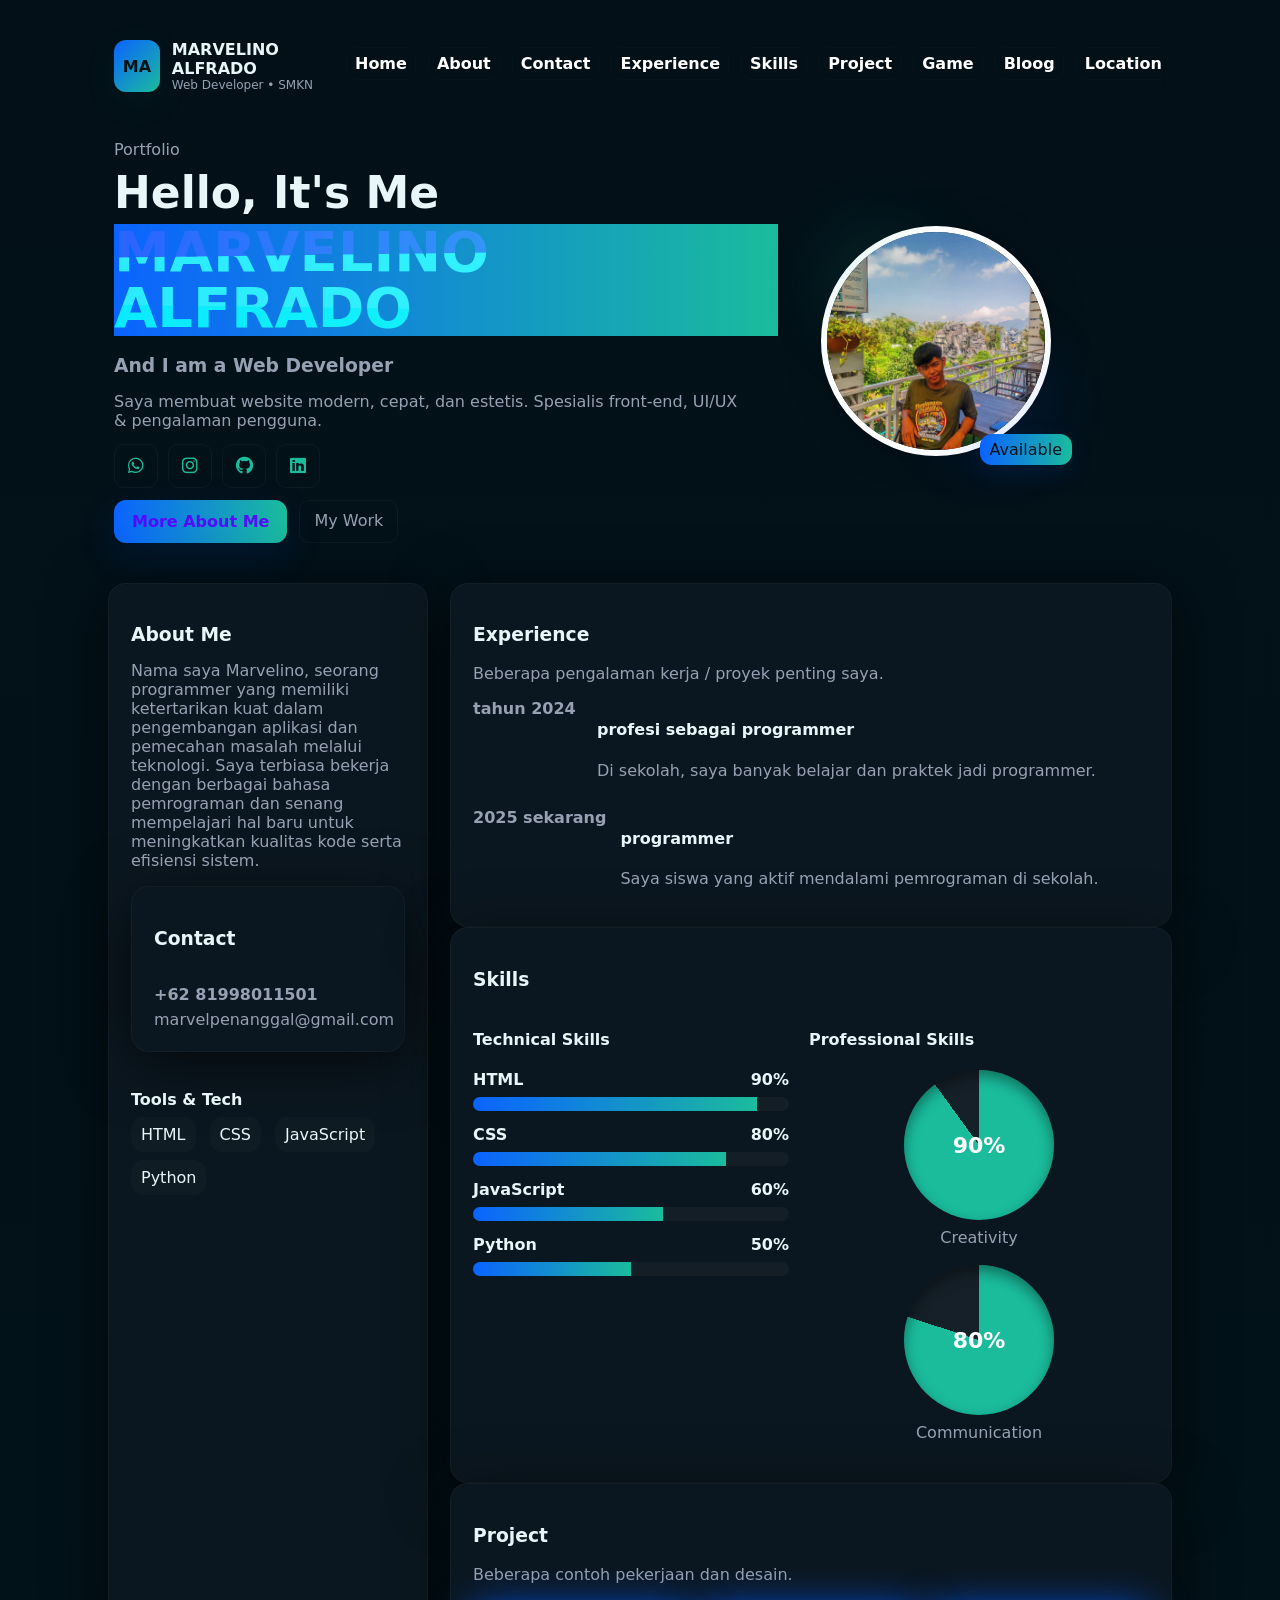
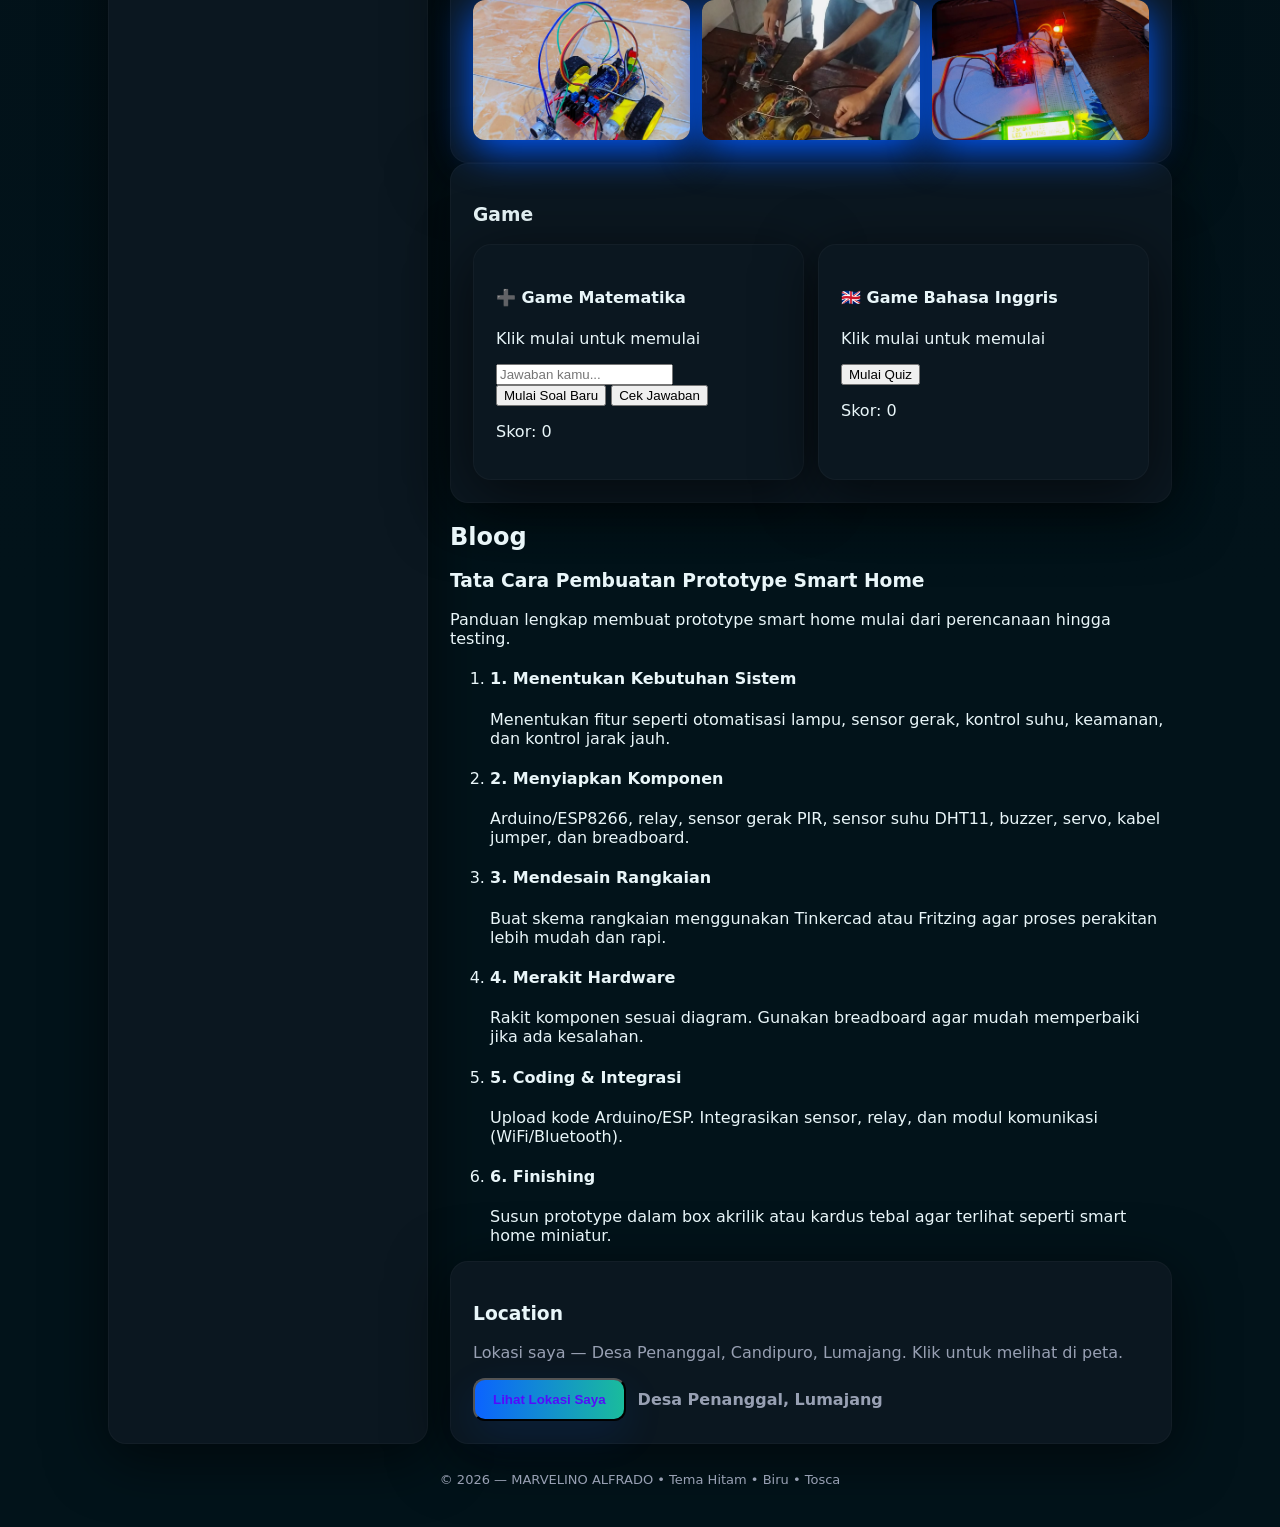
==== commit 7b0daf39: "Update index.html" ====
--- a/index.html
+++ b/index.html
@@ -76,7 +76,7 @@
           <div class="avatar-wrap">
             <div class="avatar-glow" aria-hidden="true"></div>
             <div class="avatar">
-              <img src="foto/ft2.jpeg" alt="Foto Marvelino" />
+              <img src="ft2.jpeg" alt="Foto Marvelino" />
             </div>
             <div class="badge">Available</div>
           </div>
@@ -203,13 +203,13 @@
             <p class="muted">Beberapa contoh pekerjaan dan desain.</p>
             <div class="gallery">
               <div class="gal-item" tabindex="0" data-src="">
-                <img src="foto/ft1.jpeg" alt="Project 1" />
+                <img src="ft1.jpeg" alt="Project 1" />
               </div>
               <div class="gal-item" tabindex="0" data-src="">
-                <img src="foto/ft4.jpeg" alt="Project 2" />
+                <img src="ft4.jpeg" alt="Project 2" />
               </div>
               <div class="gal-item" tabindex="0" data-src="">
-                <img src="foto/ft3.jpeg" alt="Project 3" />
+                <img src="ft3.jpeg" alt="Project 3" />
               </div>
             </div>
           </section>
@@ -410,3 +410,4 @@
     <script src="script.js"></script>
   </body>
 </html>
+
--- a/style.css
+++ b/style.css
@@ -6,15 +6,15 @@
   --muted: #98a0b3;
   --glass: rgba(255, 255, 255, 0.03);
   --container: 1100px;
-} /* base */
+}
+
+/* base */
 * {
   box-sizing: border-box;
 }
-html,
 html {
-  scroll-behavior: smooth; /* fallback native, tapi JS di atas tetap dipakai untuk offset */
-}
-
+  scroll-behavior: smooth;
+}
 body {
   height: 100%;
   margin: 0;
@@ -30,7 +30,9 @@
   max-width: var(--container);
   margin: 28px auto;
   padding: 0 18px;
-} /* header */
+}
+
+/* header */
 header {
   display: flex;
   justify-content: space-between;
@@ -63,17 +65,25 @@
   font-size: 12px;
   color: var(--muted);
 }
+
+/* NAV: make scrollable on small screens */
 nav {
   display: flex;
   gap: 12px;
   align-items: center;
+  -webkit-overflow-scrolling: touch;
+  overflow-x: auto;
+  white-space: nowrap;
+  padding-bottom: 6px;
 }
 nav a {
   padding: 6px 8px;
   border-radius: 10px;
   font-weight: 600;
-  color: #cfeef3;
+  color: #ffffff;
   border: 1px solid rgba(255, 255, 255, 0.02);
+  display: inline-block;
+  white-space: nowrap;
 }
 nav a:hover {
   color: var(--tosca);
@@ -88,7 +98,9 @@
   font-weight: 700;
   cursor: pointer;
   box-shadow: 0 10px 30px rgba(26, 188, 156, 0.08);
-} /* hero */
+}
+
+/* hero */
 .hero {
   display: grid;
   grid-template-columns: 1fr 360px;
@@ -128,7 +140,9 @@
   color: var(--muted);
   max-width: 640px;
   margin-bottom: 14px;
-} /* socials, buttons */
+}
+
+/* socials & buttons */
 .socials {
   display: flex;
   gap: 10px;
@@ -155,7 +169,7 @@
   background: linear-gradient(90deg, var(--blue), var(--tosca));
   padding: 12px 18px;
   border-radius: 12px;
-  color: #00c3ffe8;
+  color: #5900ffe8;
   font-weight: 700;
   box-shadow: 0 14px 40px rgba(11, 99, 255, 0.12);
 }
@@ -164,32 +178,31 @@
   border-radius: 10px;
   border: 1px solid rgba(255, 255, 255, 0.04);
   color: var(--muted);
-} /* avatar */
+}
+
+/* avatar */
 .avatar-wrap {
   width: 260px;
   height: 260px;
   display: flex;
   justify-content: center;
   align-items: center;
-}
-
+  position: relative;
+}
 .avatar {
   width: 230px;
   height: 230px;
   border-radius: 50%;
   overflow: hidden;
-  border: 6px solid #ffffff; /* BORDER PUTIH TEBAL */
-  box-shadow: 0 0 40px rgba(0, 0, 0, 0.2); /* soft shadow */
-}
-
+  border: 6px solid #ffffff;
+  box-shadow: 0 0 40px rgba(0, 0, 0, 0.2);
+}
 .avatar img {
   width: 100%;
   height: 100%;
   object-fit: cover;
-  object-position: center;
   display: block;
 }
-
 .avatar-glow {
   position: absolute;
   inset: -12px;
@@ -212,7 +225,9 @@
   padding: 6px 10px;
   border-radius: 12px;
   box-shadow: 0 8px 26px rgba(11, 99, 255, 0.12);
-} /* layout */
+}
+
+/* layout */
 .two-col {
   display: grid;
   grid-template-columns: 320px 1fr;
@@ -233,14 +248,18 @@
   border: none;
   border-top: 1px solid rgba(255, 255, 255, 0.04);
   margin: 14px 0;
-} /* tags */
+}
+
+/* tags */
 .tag {
   padding: 8px 10px;
   border-radius: 12px;
   background: rgba(255, 255, 255, 0.02);
   display: inline-block;
   margin-right: 6px;
-} /* timeline */
+}
+
+/* timeline */
 .timeline {
   display: flex;
   flex-direction: column;
@@ -256,7 +275,9 @@
   min-width: 110px;
   color: var(--muted);
   font-weight: 700;
-} /* skills */
+}
+
+/* skills */
 .skills-grid {
   display: grid;
   grid-template-columns: 1fr 340px;
@@ -285,7 +306,9 @@
   background: linear-gradient(90deg, var(--blue), var(--tosca));
   width: 0%;
   transition: width 900ms cubic-bezier(0.2, 0.9, 0.2, 1);
-} /* circles */
+}
+
+/* circles */
 .right .circle-wrap {
   display: flex;
   flex-direction: column;
@@ -312,7 +335,9 @@
 .label {
   margin-top: 8px;
   color: var(--muted);
-} /* gallery */
+}
+
+/* gallery */
 .gallery {
   display: flex;
   gap: 12px;
@@ -342,7 +367,19 @@
   object-fit: cover;
   display: block;
   opacity: 0.95;
-} /* contact */
+}
+
+/* game cards inner */
+.game-wrap {
+  display: flex;
+  gap: 14px;
+  flex-wrap: wrap;
+}
+.inner-card {
+  flex: 1 1 320px;
+}
+
+/* contact */
 .contact-grid {
   display: grid;
   grid-template-columns: 1fr 1fr;
@@ -370,25 +407,15 @@
   resize: vertical;
 }
 .contact-grid .full {
-  grid-column: 1/ -1;
+  grid-column: 1/-1;
 }
 #contact .contact-actions {
   position: absolute;
   right: 20px;
   bottom: 18px;
 }
-.submit {
-  padding: 10px 18px;
-  border-radius: 12px;
-  border: none;
-  font-weight: 700;
-  cursor: pointer;
-}
-.gradient {
-  background: linear-gradient(90deg, var(--blue), var(--tosca));
-  color: #021217;
-  box-shadow: 0 12px 40px rgba(11, 99, 255, 0.12);
-} /* footer/top */
+
+/* footer/top */
 .foot {
   text-align: center;
   color: var(--muted);
@@ -410,7 +437,9 @@
   opacity: 0;
   transform: translateY(14px);
   transition: all 0.25s;
-} /* lightbox */
+}
+
+/* lightbox */
 .lightbox {
   position: fixed;
   inset: 0;
@@ -435,7 +464,9 @@
   max-width: 92%;
   max-height: 92%;
   border-radius: 12px;
-} /* reveal helper */
+}
+
+/* reveal helper */
 .reveal {
   opacity: 0;
   transform: translateY(18px);
@@ -445,7 +476,9 @@
 .reveal.revealed {
   opacity: 1;
   transform: none;
-} /* GLITCH / SCANLINE styles */
+}
+
+/* glitch */
 .name-highlight::before,
 .name-highlight::after {
   content: attr(data-text);
@@ -472,7 +505,6 @@
   animation: glitchB 2.6s infinite linear;
   clip-path: polygon(0 30%, 100% 22%, 100% 100%, 0 100%);
 }
-
 .name-highlight .glitch-line {
   position: absolute;
   left: -10%;
@@ -493,7 +525,7 @@
   pointer-events: none;
 }
 
-/* ===== MAP POPUP ===== */
+/* map popup */
 .map-popup {
   position: fixed;
   inset: 0;
@@ -504,7 +536,6 @@
   z-index: 2000;
   padding: 20px;
 }
-
 .map-content {
   background: var(--card);
   width: min(900px, 95%);
@@ -513,9 +544,7 @@
   border: 1px solid rgba(26, 188, 156, 0.2);
   box-shadow: 0 0 30px rgba(0, 255, 255, 0.25);
   position: relative;
-  animation: zoomIn 0.35s forwards;
-}
-
+}
 .close-map {
   position: absolute;
   right: 14px;
@@ -526,13 +555,11 @@
   border: none;
   cursor: pointer;
 }
-
 .map-title {
   color: var(--tosca);
   margin-bottom: 12px;
   font-weight: 700;
 }
-
 .map-wrap {
   width: 100%;
   height: 420px;
@@ -541,16 +568,105 @@
   position: relative;
 }
 
-.map-wrap iframe {
-  width: 100%;
-  height: 100%;
-  border: 0;
-}
-
-.map-pin {
-  pointer-events: none;
-  position: absolute;
-  top: 50%;
-  left: 50%;
-  transform: translate(-50%, -100%);
-}
+@keyframes zoomIn {
+  from {
+    transform: scale(0.98);
+    opacity: 0;
+  }
+  to {
+    transform: scale(1);
+    opacity: 1;
+  }
+}
+
+/* ===================== RESPONSIVE FIXES ===================== */
+
+/* Medium (tablet) and below */
+@media (max-width: 900px) {
+  .hero {
+    grid-template-columns: 1fr;
+    gap: 18px;
+    padding: 24px 6px 12px;
+  }
+  .hero-right {
+    justify-self: center;
+    width: 100%;
+  }
+  .avatar-wrap {
+    width: 200px;
+    height: 200px;
+  }
+  .avatar {
+    width: 180px;
+    height: 180px;
+    border-width: 5px;
+  }
+  .two-col {
+    grid-template-columns: 1fr;
+  }
+  .gallery .gal-item {
+    width: calc(50% - 8px);
+    min-width: unset;
+  }
+  .skills-grid {
+    grid-template-columns: 1fr;
+  }
+  .bigname {
+    font-size: 40px;
+  }
+  .greeting {
+    font-size: 34px;
+  }
+  .game-wrap {
+    flex-direction: column;
+  }
+}
+
+/* Small phones */
+@media (max-width: 480px) {
+  .greeting {
+    font-size: 28px;
+  }
+  .bigname {
+    font-size: 28px;
+  }
+  .avatar-wrap {
+    width: 160px;
+    height: 160px;
+  }
+  .avatar {
+    width: 140px;
+    height: 140px;
+  }
+  .gal-item img {
+    height: 100px;
+    object-fit: cover;
+  }
+  .btn-row {
+    flex-direction: column;
+    gap: 8px;
+    align-items: stretch;
+  }
+  nav {
+    gap: 8px;
+  }
+  .inner-card {
+    flex-basis: 100%;
+  }
+  .lead {
+    max-width: 100%;
+  }
+}
+
+/* Extra small devices */
+@media (max-width: 360px) {
+  .hero {
+    padding: 16px 6px;
+  }
+  .bigname {
+    font-size: 24px;
+  }
+  .greeting {
+    font-size: 22px;
+  }
+}
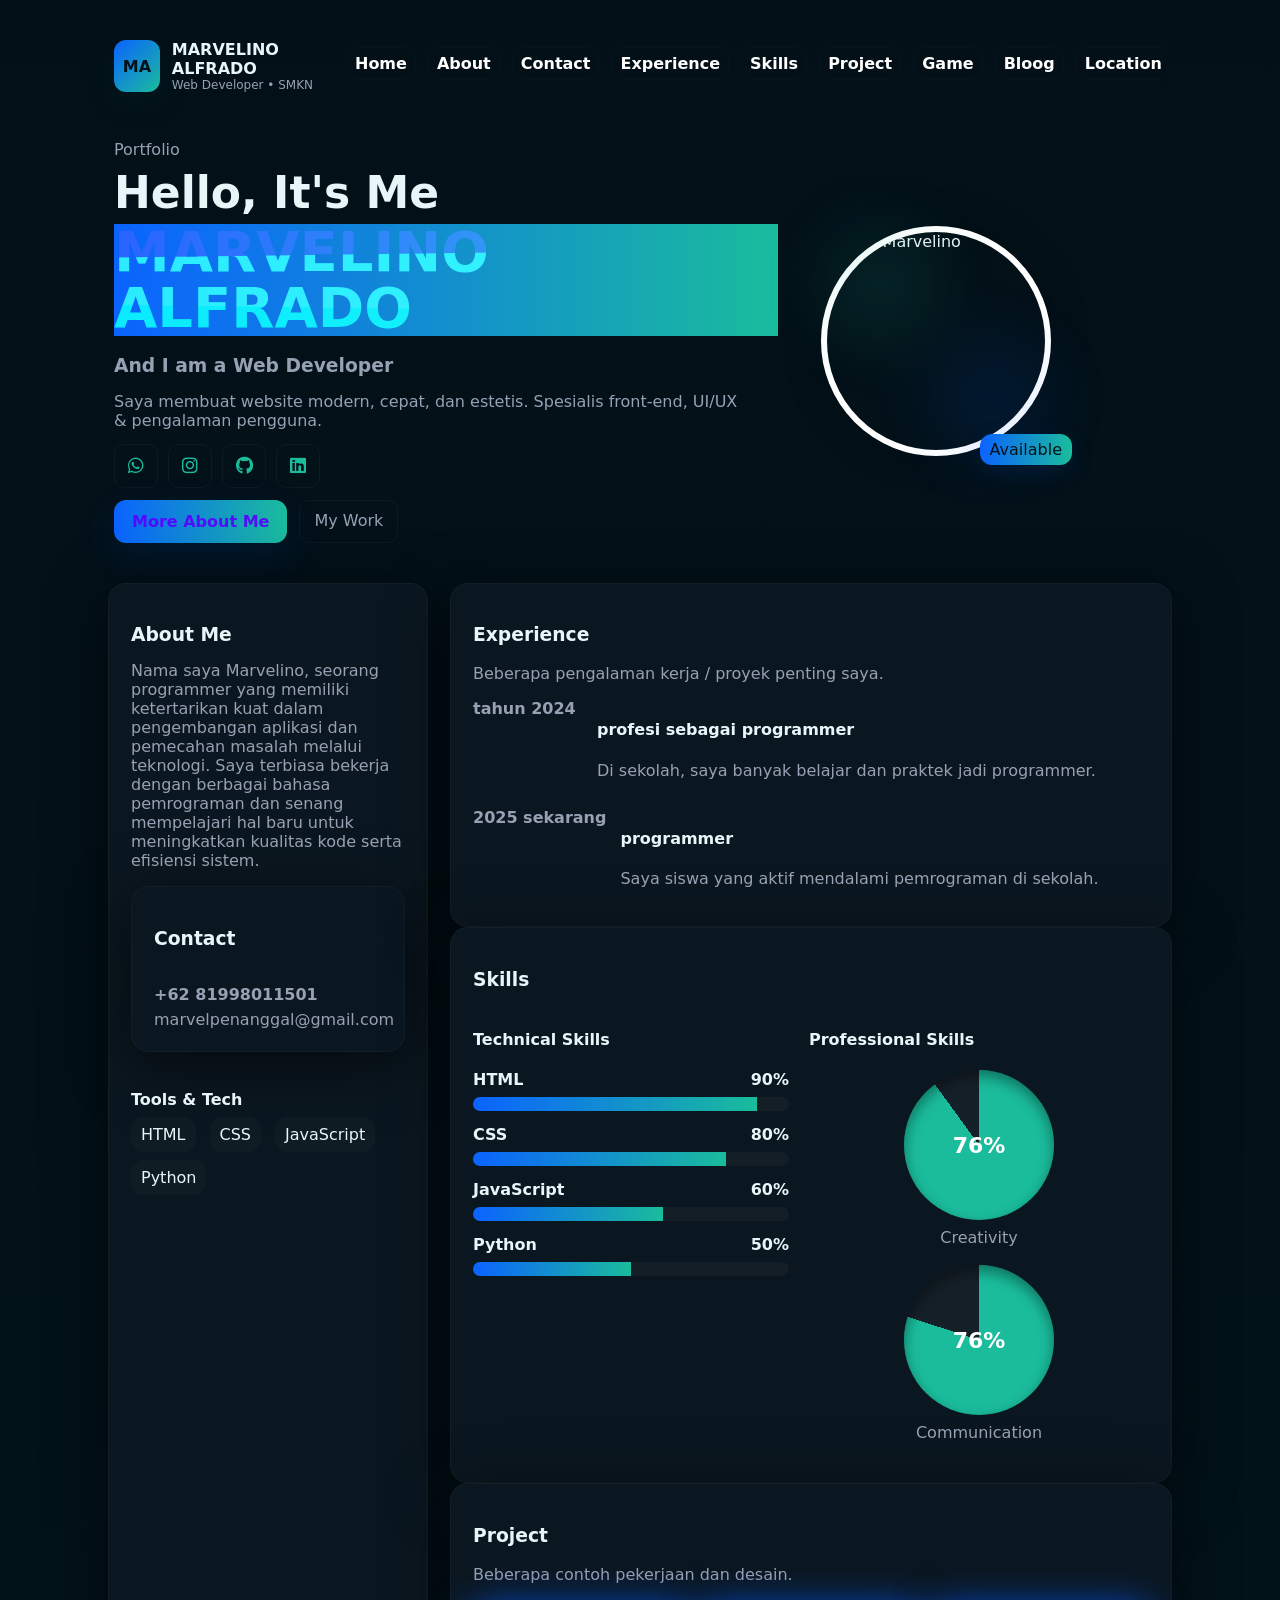
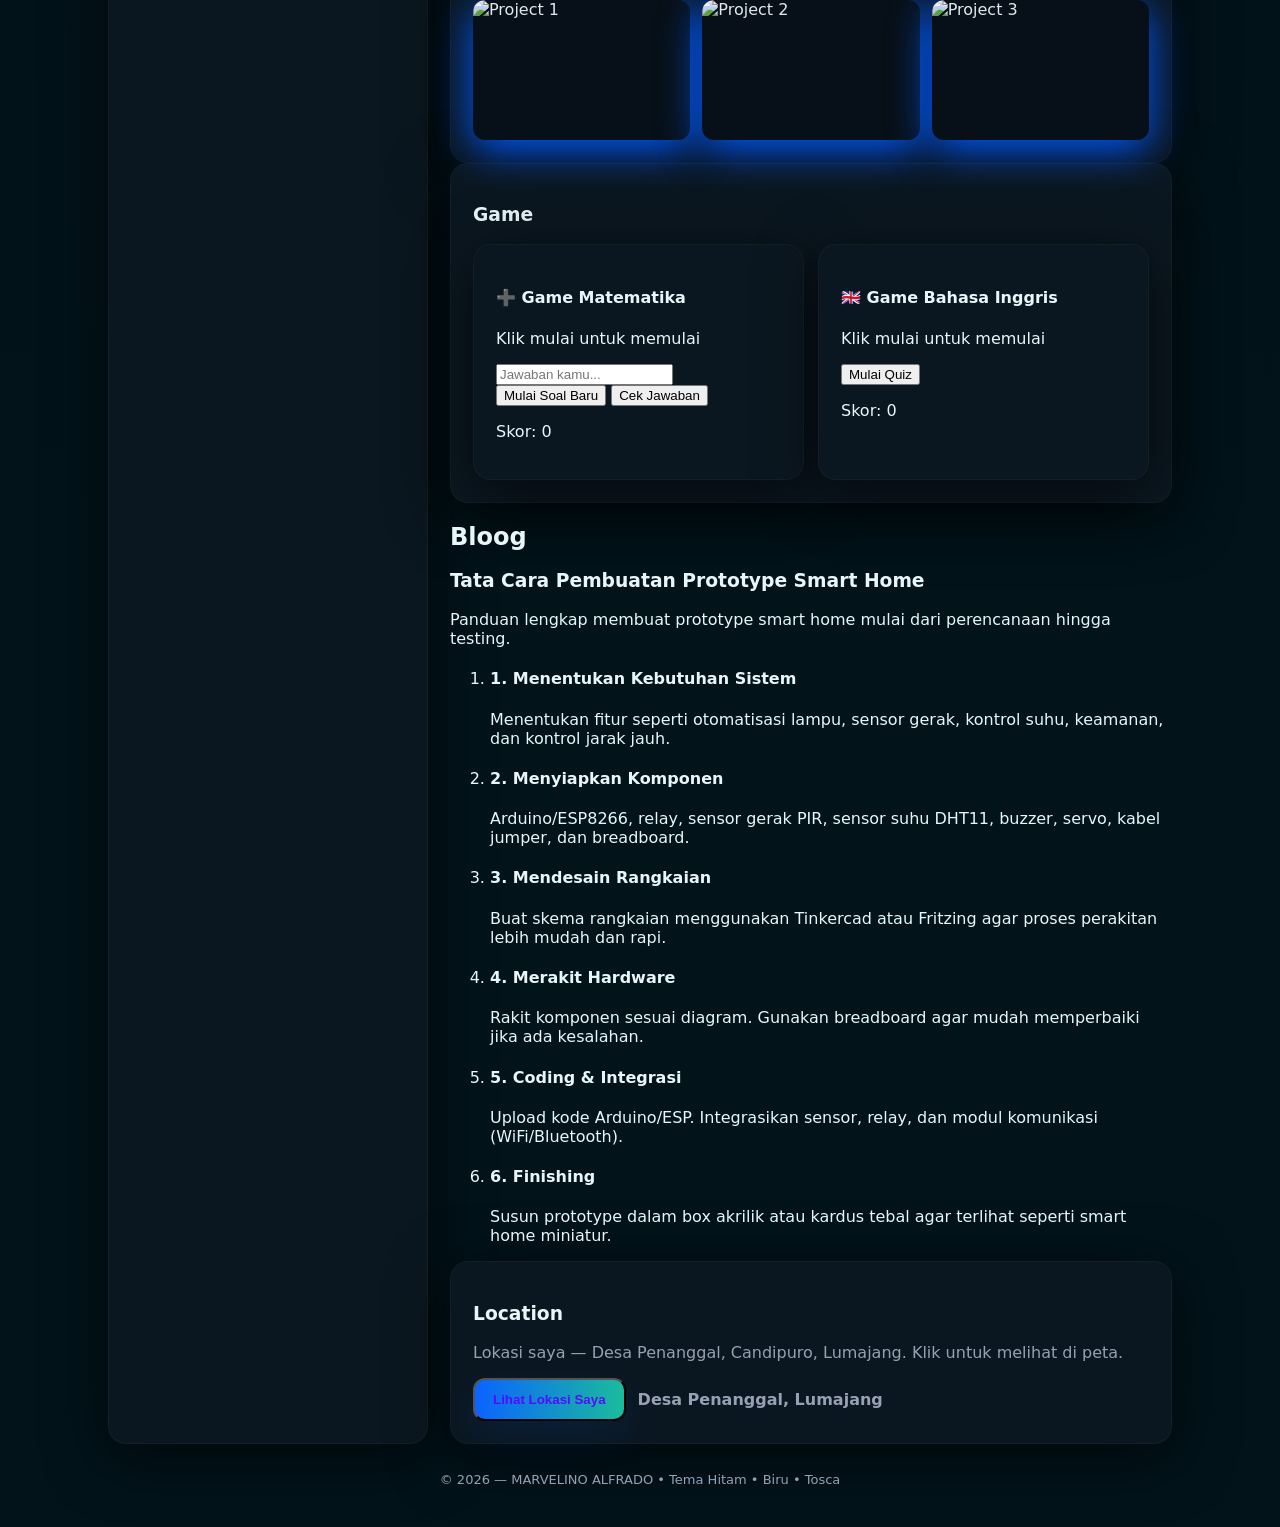
==== commit 05e8f4c3: "Update index.html" ====
--- a/index.html
+++ b/index.html
@@ -76,7 +76,7 @@
           <div class="avatar-wrap">
             <div class="avatar-glow" aria-hidden="true"></div>
             <div class="avatar">
-              <img src="ft2.jpeg" alt="Foto Marvelino" />
+              <img src="foto/ft2.jpeg" alt="Foto Marvelino" />
             </div>
             <div class="badge">Available</div>
           </div>
@@ -203,13 +203,13 @@
             <p class="muted">Beberapa contoh pekerjaan dan desain.</p>
             <div class="gallery">
               <div class="gal-item" tabindex="0" data-src="">
-                <img src="ft1.jpeg" alt="Project 1" />
+                <img src="foto/ft1.jpeg" alt="Project 1" />
               </div>
               <div class="gal-item" tabindex="0" data-src="">
-                <img src="ft4.jpeg" alt="Project 2" />
+                <img src="foto/ft4.jpeg" alt="Project 2" />
               </div>
               <div class="gal-item" tabindex="0" data-src="">
-                <img src="ft3.jpeg" alt="Project 3" />
+                <img src="foto/ft3.jpeg" alt="Project 3" />
               </div>
             </div>
           </section>
@@ -410,4 +410,3 @@
     <script src="script.js"></script>
   </body>
 </html>
-
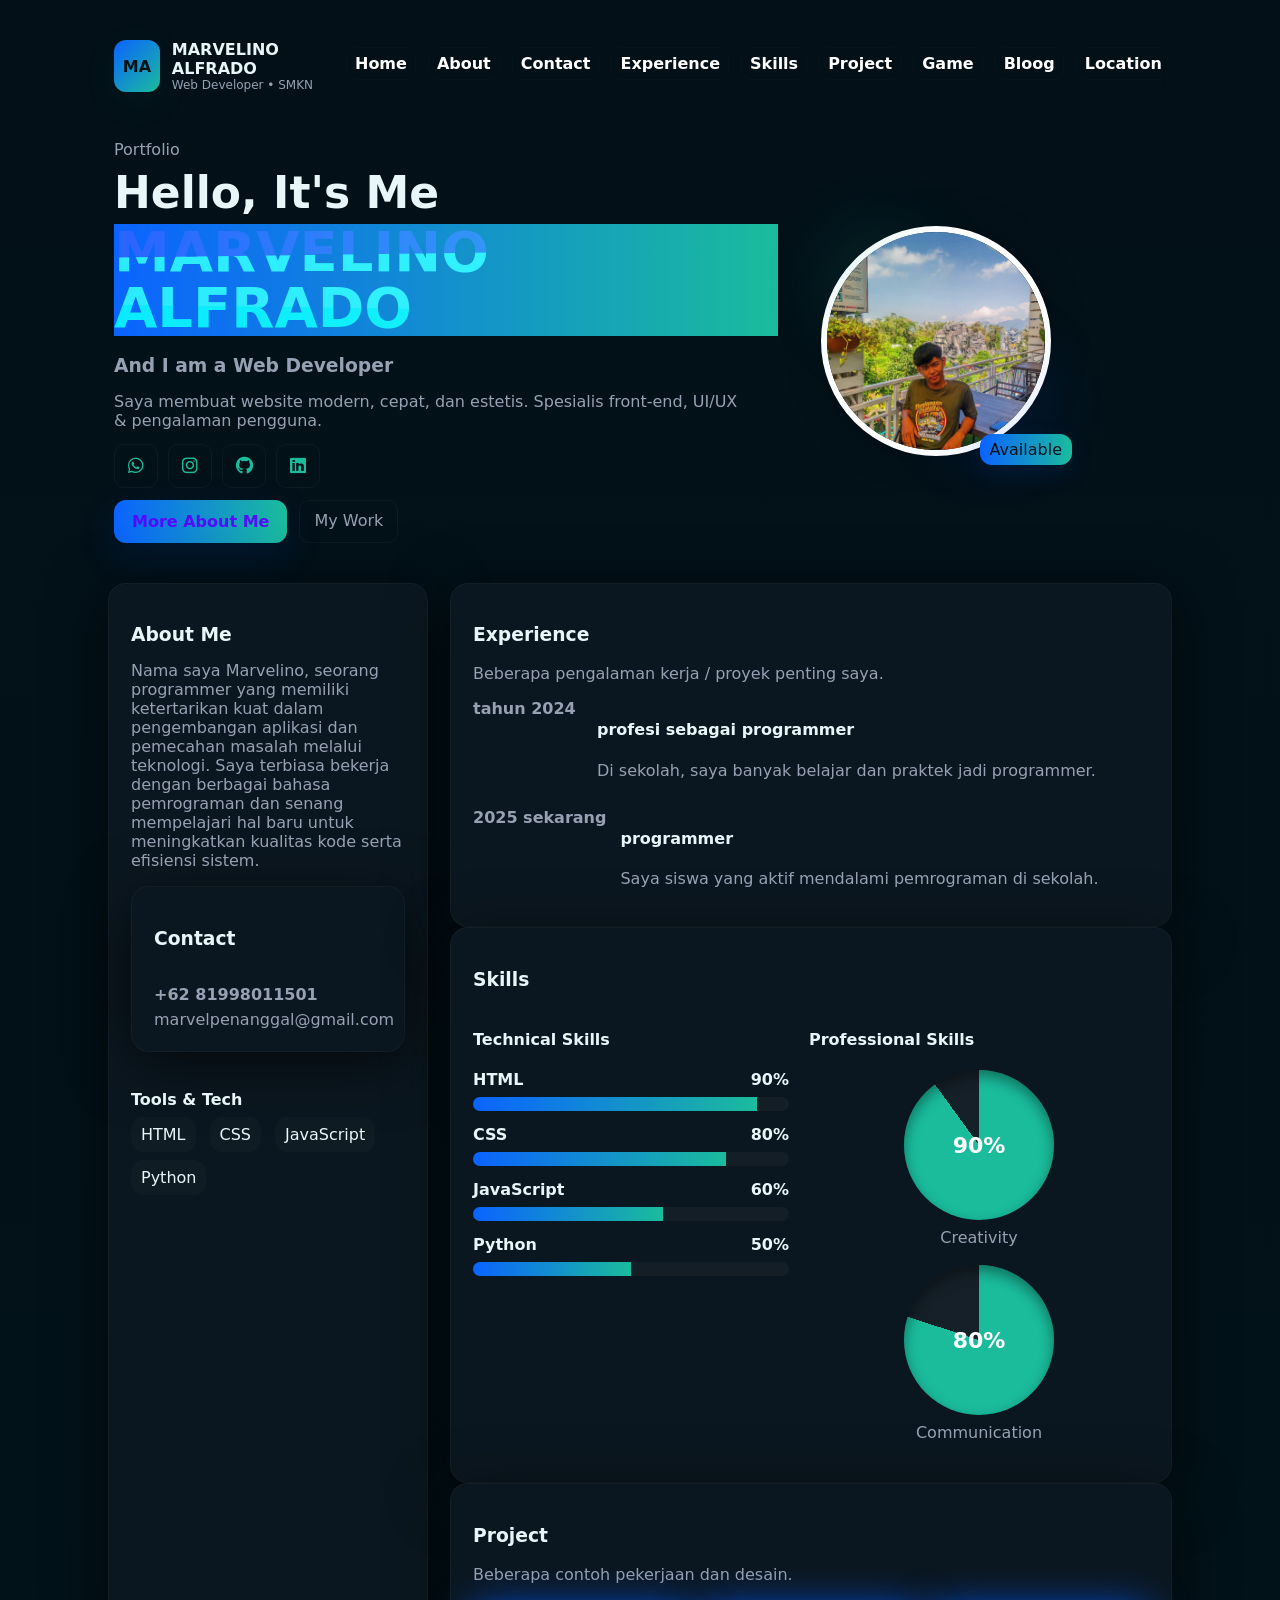
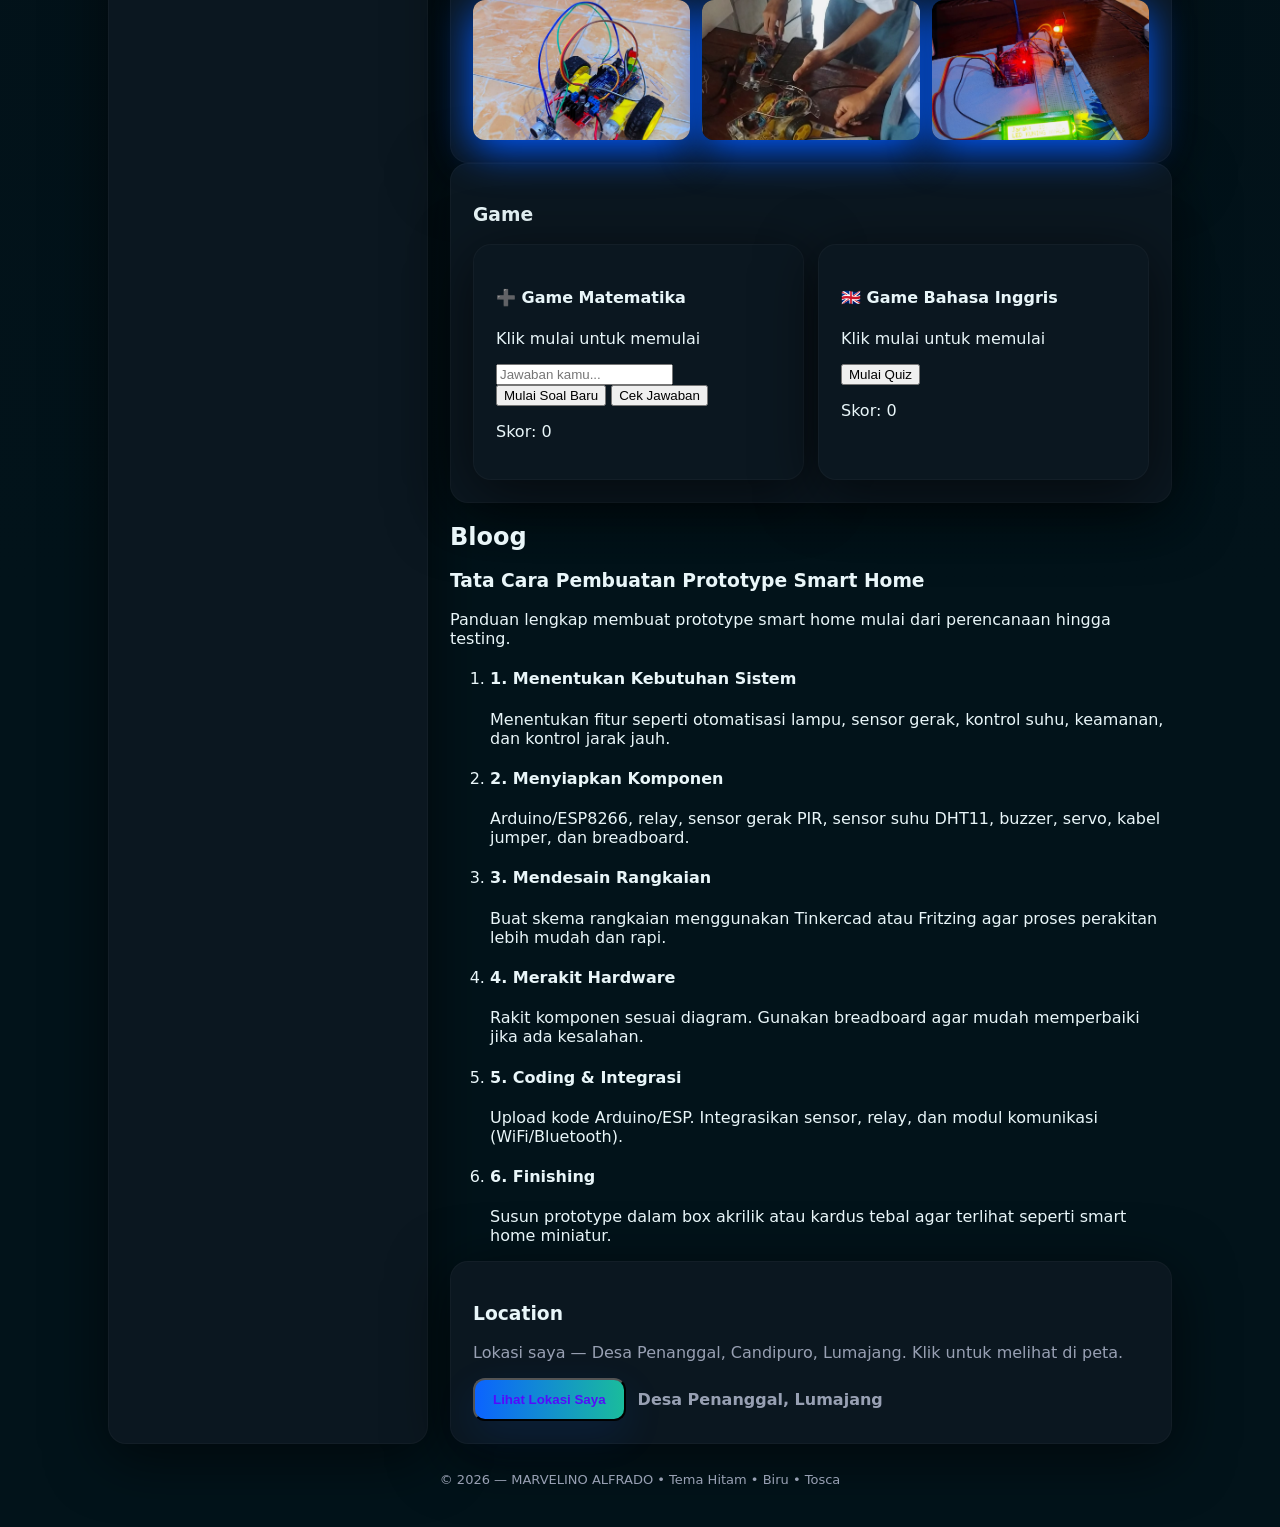
==== commit ca60f660: "Update index.html" ====
--- a/index.html
+++ b/index.html
@@ -76,7 +76,7 @@
           <div class="avatar-wrap">
             <div class="avatar-glow" aria-hidden="true"></div>
             <div class="avatar">
-              <img src="foto/ft2.jpeg" alt="Foto Marvelino" />
+              <img src="ft2.jpeg" alt="Foto Marvelino" />
             </div>
             <div class="badge">Available</div>
           </div>
@@ -203,13 +203,13 @@
             <p class="muted">Beberapa contoh pekerjaan dan desain.</p>
             <div class="gallery">
               <div class="gal-item" tabindex="0" data-src="">
-                <img src="foto/ft1.jpeg" alt="Project 1" />
+                <img src="ft1.jpeg" alt="Project 1" />
               </div>
               <div class="gal-item" tabindex="0" data-src="">
-                <img src="foto/ft4.jpeg" alt="Project 2" />
+                <img src="ft4.jpeg" alt="Project 2" />
               </div>
               <div class="gal-item" tabindex="0" data-src="">
-                <img src="foto/ft3.jpeg" alt="Project 3" />
+                <img src="ft3.jpeg" alt="Project 3" />
               </div>
             </div>
           </section>
@@ -410,3 +410,4 @@
     <script src="script.js"></script>
   </body>
 </html>
+
